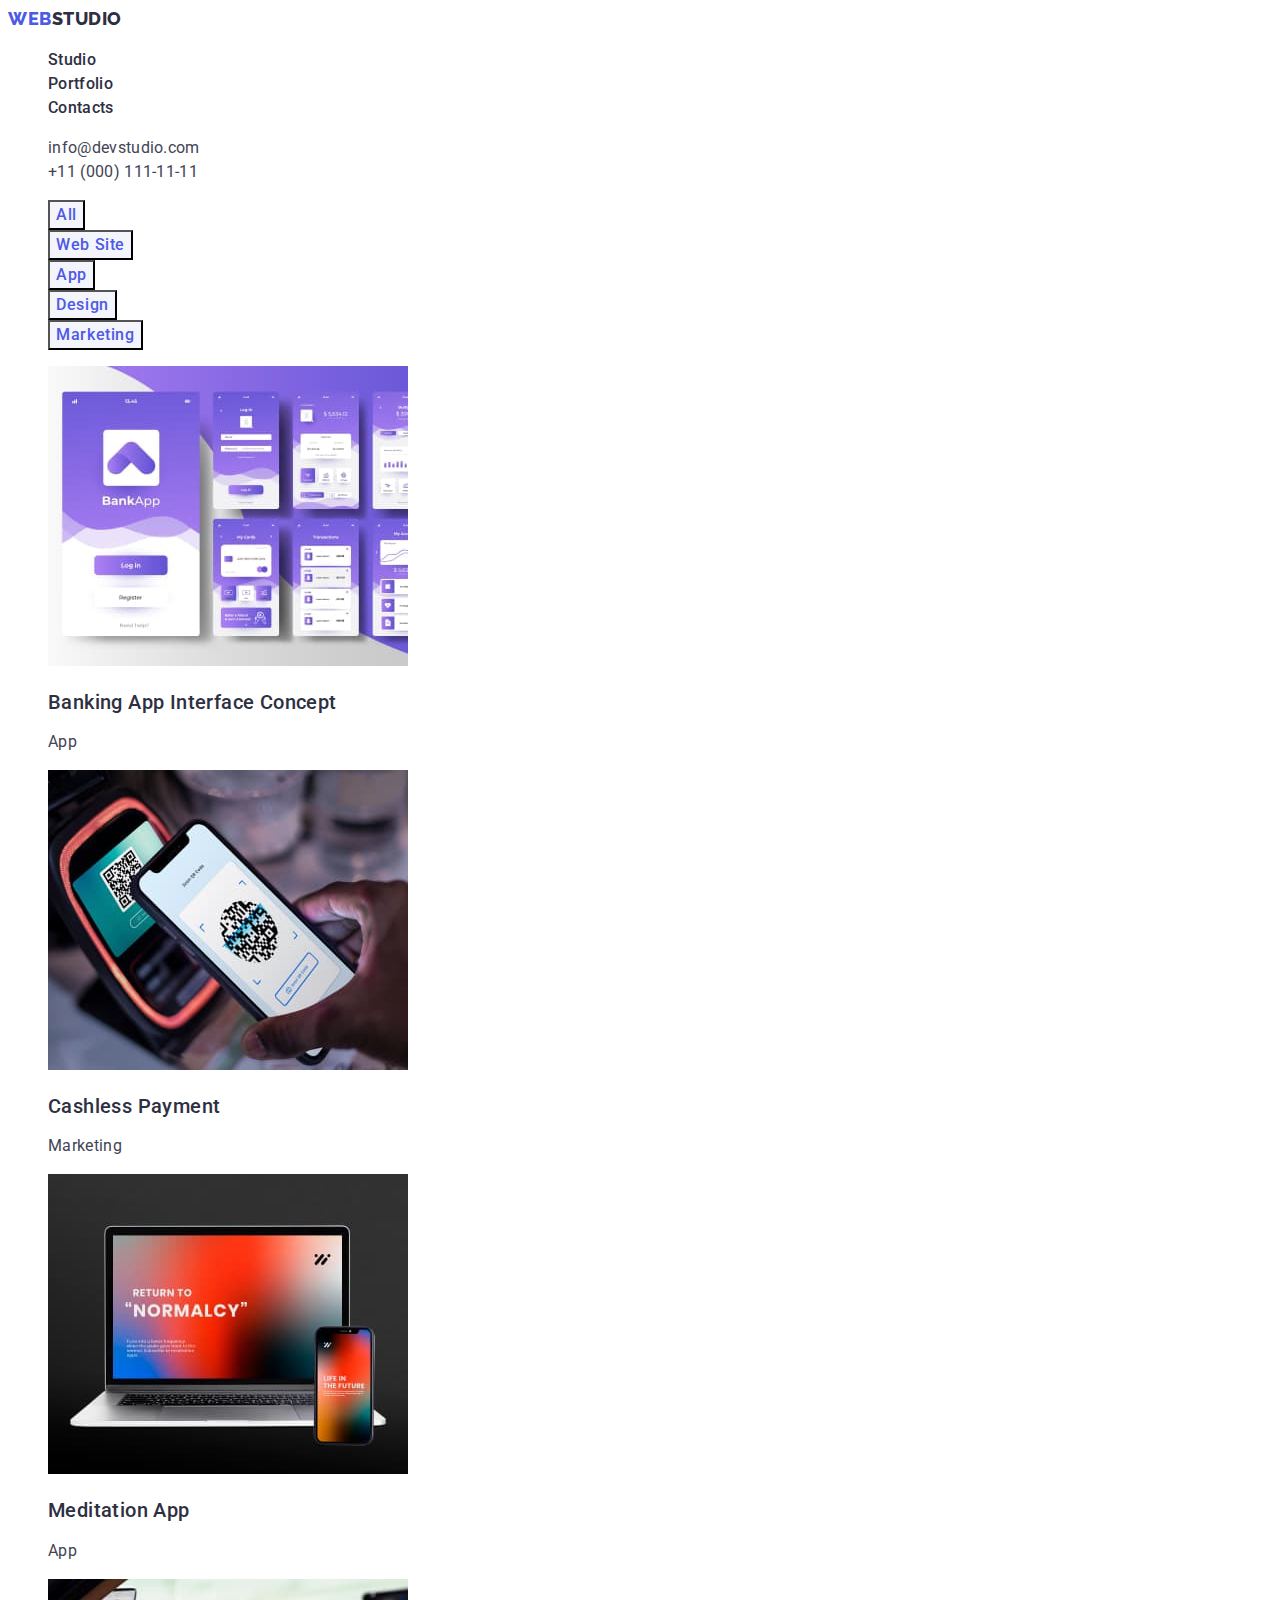
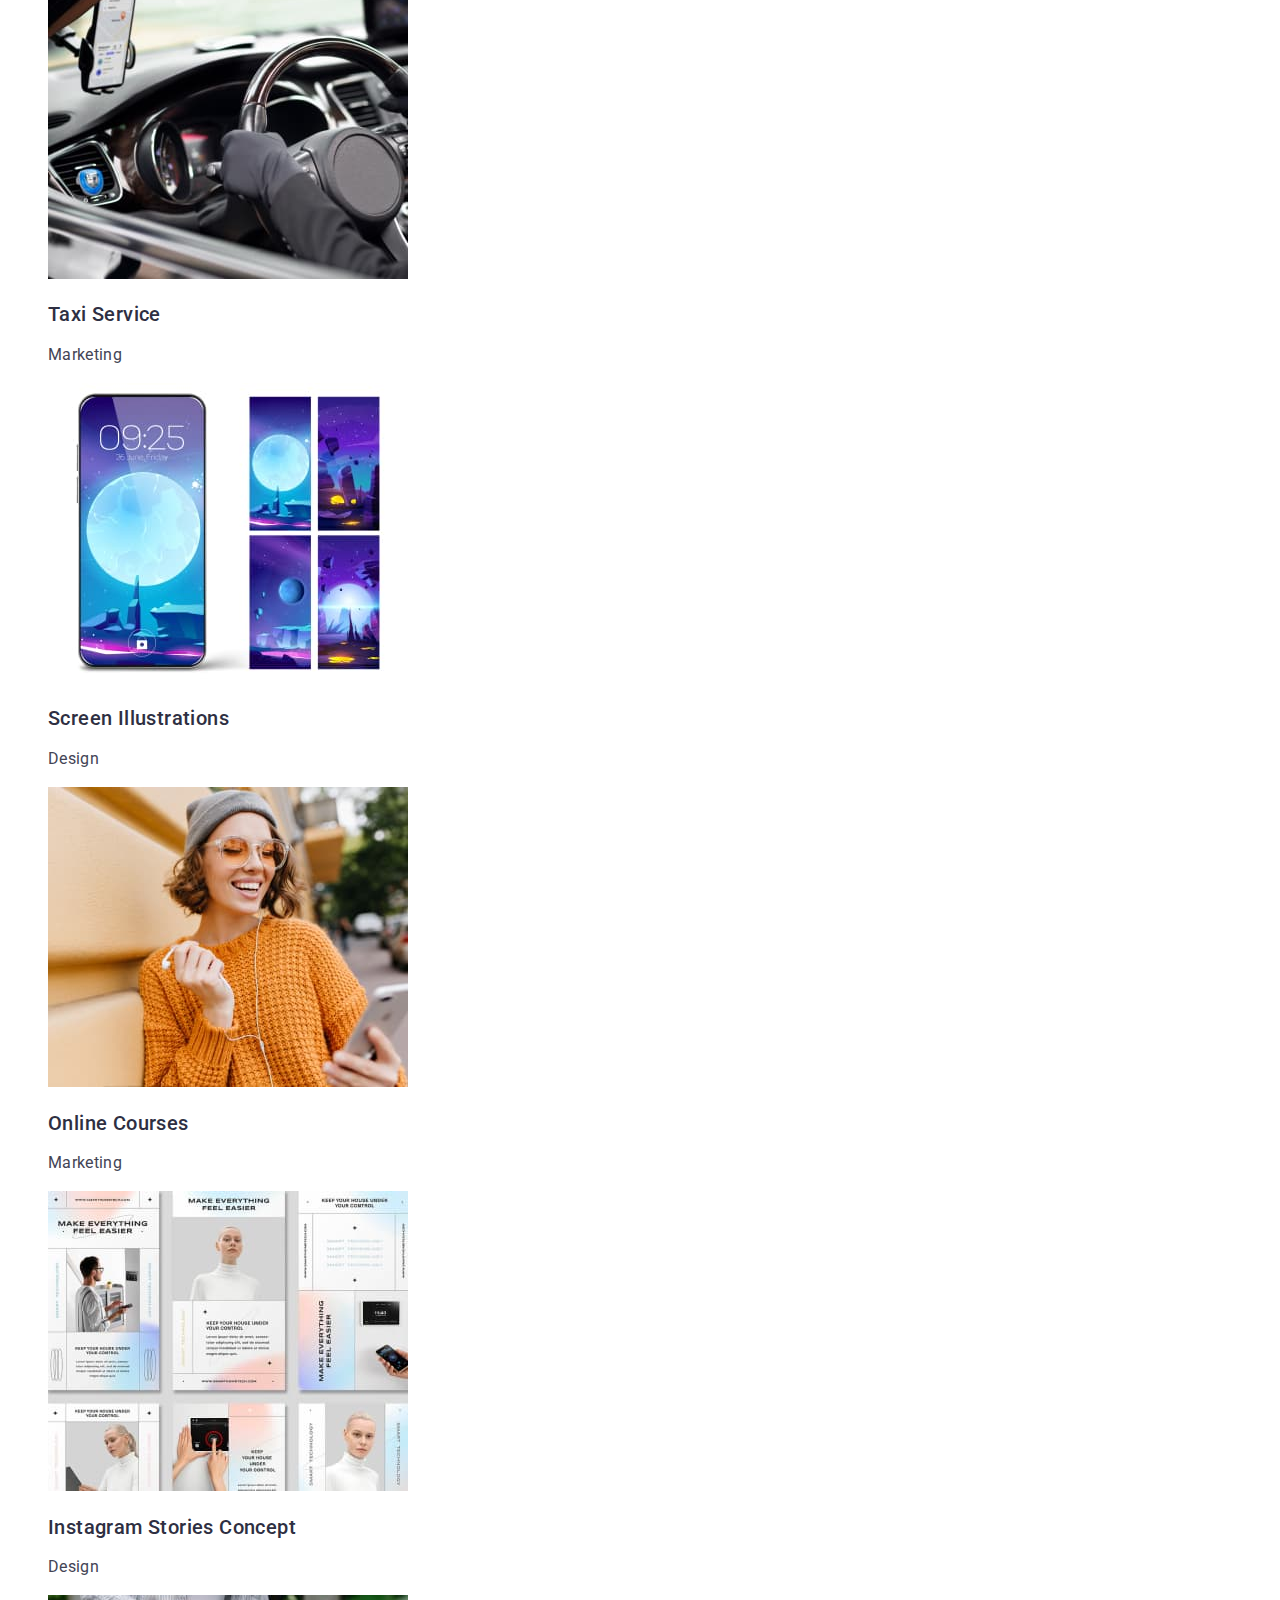
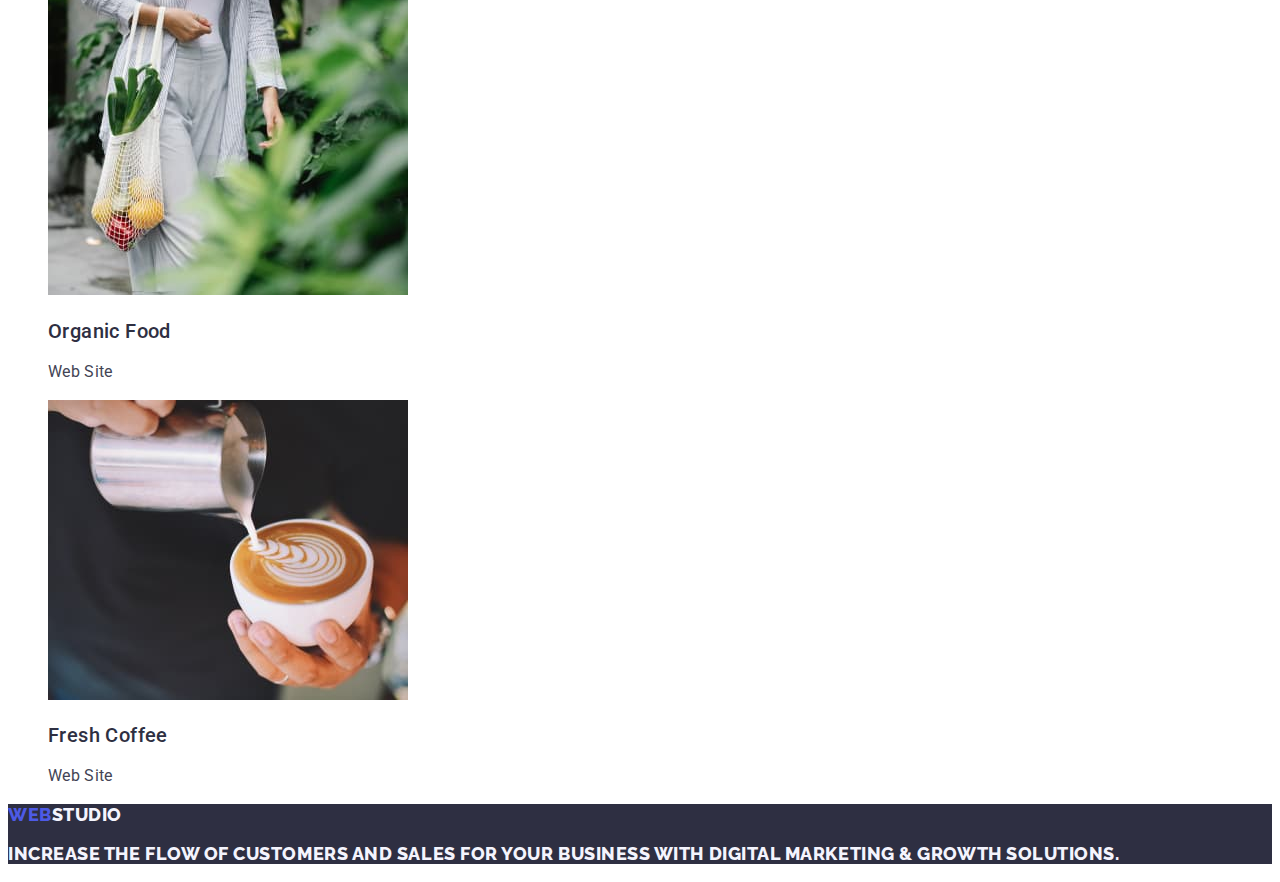
==== portfolio.html @ 492a5df7 "Initial commit" ====
<!DOCTYPE html>
<html lang="en">
<head>
    <meta charset="UTF-8">
    <meta http-equiv="X-UA-Compatible" content="IE=edge">
    <meta name="viewport" content="width=device-width, initial-scale=1.0">
    <title>HW-02</title>

    <!--Custom styles-->
    <link rel="stylesheet" href="./css/style.css">
    <link rel="preconnect" href="https://fonts.googleapis.com">
    <link rel="preconnect" href="https://fonts.gstatic.com" crossorigin>
    <link href="https://fonts.googleapis.com/css2?family=Raleway:wght@800&family=Roboto:wght@400;500;700;900&display=swap"
        rel="stylesheet">

</head>
<body class="body">
    <header class="header">
    
        
    
        <nav class="header-nav list">
            <a href="./index.html" class="header-logo link">Web<span class="header-logo-text">Studio</span></a>

            <ul class="header-menu list">
                <li>
                    <a class="header-link link" href="./index.html">Studio</a>
                </li>
                <li>
                    <a class="header-link link" href="./portfolio.html">Portfolio</a>
                </li>
                <li>
                    <a class="header-link link" href="">Contacts</a>
                </li>
            </ul>
        </nav>
        <address class="adress-menu">
            <ul class="address list">
                <li>
                    <a class="address-contact link" href="mailto:info@devstudio.com">info@devstudio.com</a>
                </li>
                <li>
                    <a class="address-contact link" href="tel:+110001111111">+11 (000) 111-11-11</a>
                </li>
            </ul>
        </address>
    
    </header>
    <!--Portfolio section-->
    <main>
        <section class="section-portfolio">
            <h1 class="portfolio-title" hidden>Portfolio Gallery</h1>
            
            <ul class="portfolio-btn-menu list">
                <li>

                    <button class="portfolio-btn" type="button">All</button>

                </li>
                <li>
                    <button class="portfolio-btn" type="button">Web Site</button>

                </li>
                <li>
                    <button class="portfolio-btn" type="button">App</button>

                </li>
                <li>
                    <button class="portfolio-btn" type="button">Design</button>

                </li>
                <li>
                <button class="portfolio-btn" type="button">Marketing</button>

                </li>
            </ul>

            <ul class="row list">
                <li>
                    <a href="" class="row-link link">
                        <img class="row-img" src="./images/portfolio/img1.jpg" alt="application page example" width="360" height="300">
                        <h2 class="row-subtitle">Banking App Interface Concept</h2>
                    <p class="row-text">App</p>
                    
                </a>
                </li>
                <li>
                    <a href="" class="row-link link">
                        <img class="row-img" src="./images/portfolio/img2.jpg" alt="scanning qr-code for payment" width="360" height="300">
                        <h2 class="row-subtitle">Cashless Payment</h2>
                    <p class="row-text">Marketing</p>
                    
                </a>
                </li>
                <li class="row-item">
                    <a href="" class="row-link link">
                        <img class="row-img" src="./images/portfolio/img3.jpg" alt="example of a site on gadgets" width="360" height="300">
                        <h2 class="row-subtitle">Meditation App</h2>
                    <p class="row-text">App</p>
                    
                </a>
                </li>
        
                <li>
                    <a href="" class="row-link link">
                        <img class="row-img" src="./images/portfolio/img4.jpg" alt="car steering wheel and phone with navigator" width="360"
                            height="300">
                        <h2 class="row-subtitle">Taxi Service</h2>
                    <p class="row-text">Marketing</p>
                    
                </a>
                </li>
                <li>
                    <a href="" class="row-link link">
                        <img class="row-img" src="./images/portfolio/img5.jpg" alt="phone with the moon on the splash screen" width="360"
                            height="300">
                        <h2 class="row-subtitle">Screen Illustrations</h2>
                    <p class="row-text">Design</p>
                    
                </a>
                </li>
                <li>
                    <a href="" class="row-link link">
                        <img class="row-img" src="./images/portfolio/img6.jpg" alt="girl talking on facetime" width="360" height="300">
                    <h2 class="row-subtitle">Online Courses</h2>
                    <p class="row-text">Marketing</p>
                    
                </a>
                </li>
            
                <li>
                    <a href="" class="row-link link">
                        <img class="row-img" src="./images/portfolio/img7.jpg" alt="stylish instagram pages" width="360" height="300">
                        <h2 class="row-subtitle">Instagram Stories Concept</h2>
                    <p class="row-text">Design</p>
                    
                </a>
                </li>
                <li>
                    <a href="" class="row-link link">
                        <img class="row-img" src="./images/portfolio/img8.jpg" alt="woman holding a bag of vegetables in her hand" width="360"
                            height="300">
                    <h2 class="row-subtitle">Organic Food</h2>
                    <p class="row-text">Web Site</p>
                    
                </a>
                </li>
                <li>
                    <a href="" class="row-link link">
                        <img class="row-img" src="./images/portfolio/img9.jpg" alt="barista pouring milk into coffee" width="360" height="300">
                        <h2 class="row-subtitle">Fresh Coffee</h2>
                    <p class="row-text">Web Site</p>
                    
                </a>
                </li>
            </ul>

        </section>
    </main>
    
    <!--Footer section-->
    <footer class="footer">
    
        <a href="./index.html" class="footer-logo link">Web<span class="footer-logo-text">Studio</span></a>
        <p class="footer-text">Increase the flow of customers and sales for your business with digital marketing & growth
            solutions.</p>
    
    </footer>
</body>
</html>
---- css/style.css ----
:root {
    --color-iris: #4d5ae5;
    --color-ocean: #404bbf;
    --color-navy-blue: #2e2f42;
    --color-green: #31d0aa;
    --color-slate: #434455;
    --color-light-slate: #8e8f99;
    --color-cornflower: #e7e9fc;
    --color-cloud: #f4f4fd;
    --color-navy-blue-modal: #2e2f42;
    --color-grey: #2e2f42;
    --color-white: #ffffff;
    --color-dairy: #fcfcfc;
}
.body {
    font-family: "Roboto", sans-serif;
    color: var(--color-slate);
    font-weight: 400;
    font-size: 16px;
    line-height: 1.5;
    background-color: var(--color-white)
}





.header-logo {
    color: var(--color-iris);
    font-family: "Raleway", sans-serif;
    font-weight: 800;
    font-size: 18px;
    line-height: 1.17;
    letter-spacing: 0.03em;
    text-transform: uppercase;
    text-decoration: none;
}

.header-logo-text {
    color: var(--color-navy-blue);
    font-family: "Raleway", sans-serif;
    text-decoration: none;
    font-weight: 800;
    font-size: 18px;
    line-height: 1.17;
    letter-spacing: 0.03em;
    text-transform: uppercase;
}
.link {
    text-decoration: none;
}






.list {
    list-style: none;
}

.header-link{

    font-weight: 500;
    font-size: 16px;
    line-height: 1.5;
    letter-spacing: 0.02em;
    color: var(--color-navy-blue);
    text-decoration: none;
}

.header-link:hover,
.header-link:focus {
    color: var(--color-ocean);
    font-weight: 500;
}





.list {
    list-style: none;
}

.address-contact {
    list-style: none;
    font-size: 16px;
    line-height: 1.5;
    letter-spacing: 0.02em;
    color: var(--color-slate);
    text-decoration: none;
}

.address-contact:hover,
.address-contact:focus {
    color: var(--color-ocean);
}

.adress-menu {
    font-style: normal;
}





.section-hero {
    background-color: var(--color-navy-blue);
}

.hero-title {
    color: var(--color-white);
    font-family: 'Roboto', sans-serif;
    font-weight: 700;
    font-size: 56px;
    line-height: 1.07;
    text-align: center;
    letter-spacing: 0.02em;
}





.hero-btn {
background-color: #4D5AE5;
font-family: "Roboto", sans-serif;
font-weight: 500;
font-size: 16px;
line-height: 1.5;
letter-spacing: 0.04em;
color: #ffffff;
cursor: pointer;
}

.hero-btn:hover,
.hero-btn:focus {
    background-color: var(--color-ocean);
}





.features-list {
    list-style: none;
}

.features-subtitle {
    font-weight: 500;
    font-size: 20px;
    line-height: 1.2;
    letter-spacing: 0.02em;
    color: var(--color-grey);
}

.features-text {
    color: var(--color-slate);
    letter-spacing: 0.02em;
}





.picture-title {
    font-size: 36px;
    line-height: 1.11;
    text-align: center;
    letter-spacing: 0.02em;
    text-transform: capitalize;
    color: var(--color-navy-blue);
}
.picture-list {
    list-style: none;
}





.team-title {
    font-weight: 700;
    font-size: 36px;
    line-height: 1.11;
    text-align: center;
    letter-spacing: 0.02em;
    text-transform: capitalize;
    color: var(--color-grey);
}

.section-team{
background-color: #f4f4fd;;
}


.team-item {
background-color: #FFFFFF;
}


.list {
    list-style: none;
   

}
.team-subtitle {
    font-weight: 500;
    font-size: 20px;
    line-height: 1.2;
    letter-spacing: 0.02em;
    color: var(--color-grey);
}
.team-text {
    color: var(--color-slate);
    letter-spacing: 0.02em;
}






.footer {
    background-color: var(--color-navy-blue);
    color: var(--color-cloud);
    text-decoration: none;
    font-family: 'Raleway',
        sans-serif;

    font-weight: 800;
    font-size: 18px;
    line-height: 1.17;
    letter-spacing: 0.03em;
    text-transform: uppercase;
}

.footer-logo {
    color: var(--color-iris);
  font-family: "Raleway", sans-serif;
   
}

.footer-logo-text {
    color: var(--color-cloud);

}
.link {
    text-decoration: none;  
}







.list {
    list-style: none;
}

.portfolio-btn {
    font-family: "Roboto", sans-serif;
    font-weight: 500;
    font-size: 16px;
    line-height: 1.5;
    letter-spacing: 0.04em;
    color: var(--color-iris);
    background-color: var(--color-cloud);
    cursor: pointer;
}
.portfolio-btn:hover, .portfolio-btn:focus {
    color: #FFFFFF;
    background-color: #404BBF;
}






.list {
    list-style: none;
}
.link {
text-decoration: none;
}

.row-subtitle {
    font-weight: 500;
    font-size: 20px;
    line-height: 1.2;
    letter-spacing: 0.02em;
    color: var(--color-grey);
}

.row-text {
    font-size: 16px;
    line-height: 1.5;
    letter-spacing: 0.02em;
    color: var(--color-slate);
}
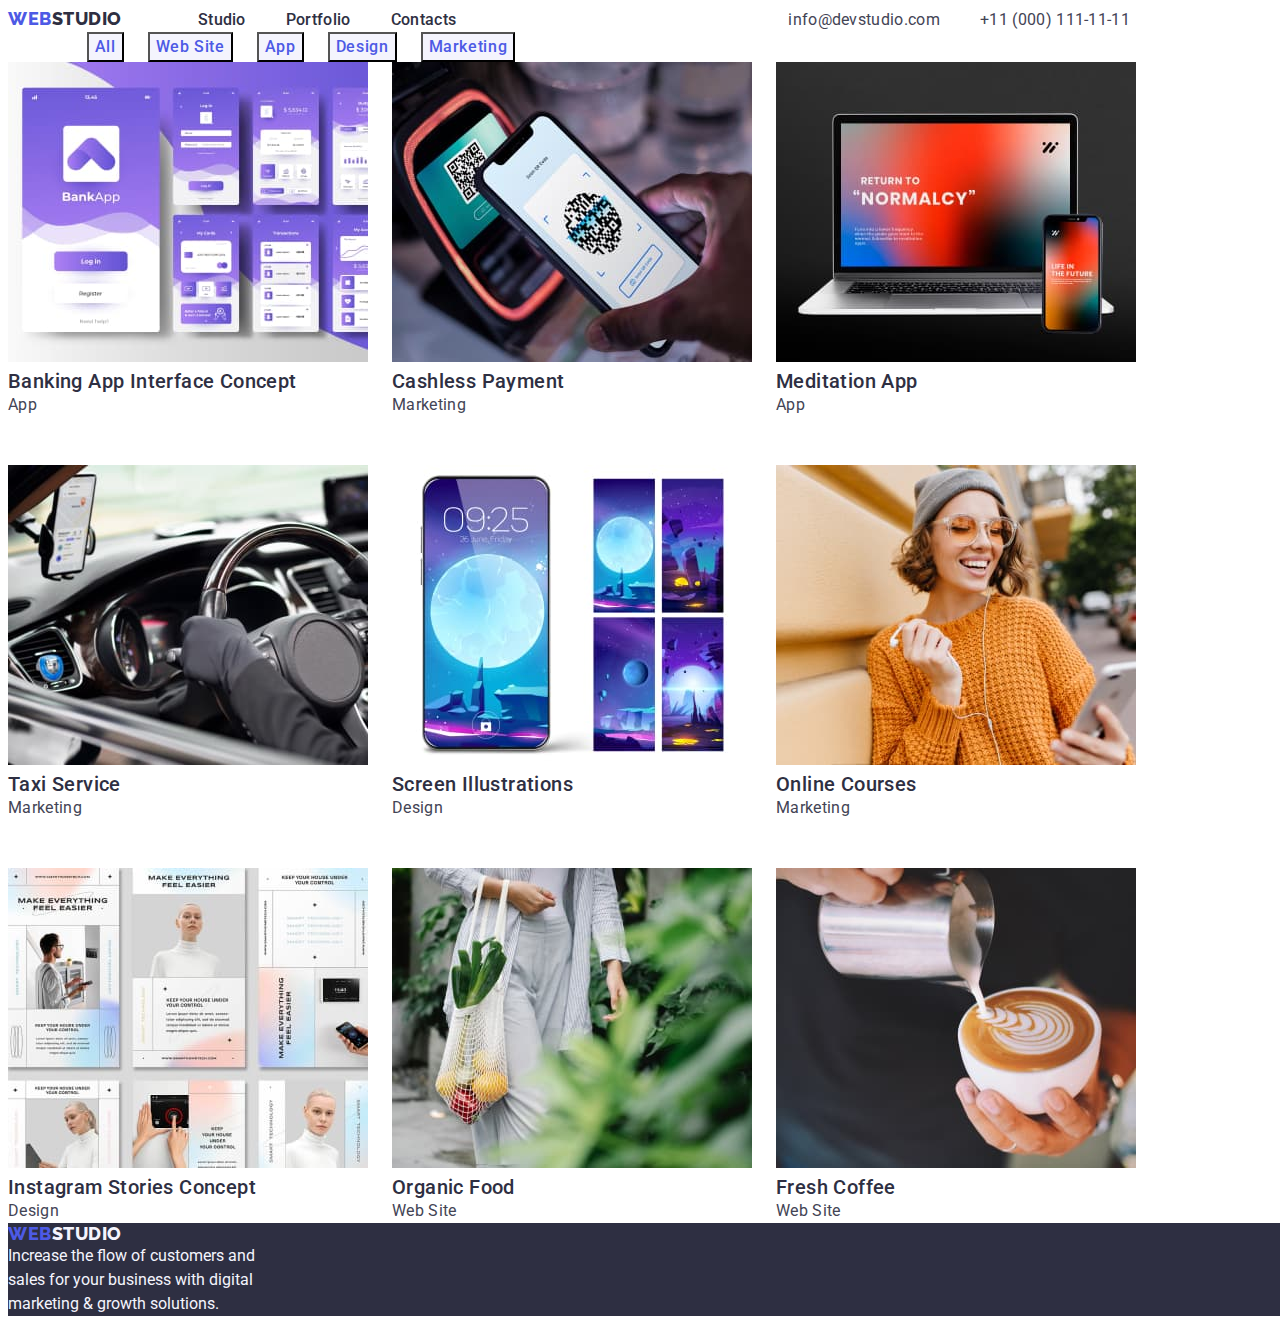
==== commit cc9648fe: "chang1" ====
--- a/portfolio.html
+++ b/portfolio.html
@@ -1,170 +1,179 @@
 <!DOCTYPE html>
 <html lang="en">
-<head>
-    <meta charset="UTF-8">
-    <meta http-equiv="X-UA-Compatible" content="IE=edge">
-    <meta name="viewport" content="width=device-width, initial-scale=1.0">
-    <title>HW-02</title>
+    <head>
+        <meta charset="UTF-8">
+        <meta http-equiv="X-UA-Compatible" content="IE=edge">
+        <meta name="viewport" content="width=device-width, initial-scale=1.0">
+        <title>HW-02</title>
 
-    <!--Custom styles-->
-    <link rel="stylesheet" href="./css/style.css">
-    <link rel="preconnect" href="https://fonts.googleapis.com">
-    <link rel="preconnect" href="https://fonts.gstatic.com" crossorigin>
-    <link href="https://fonts.googleapis.com/css2?family=Raleway:wght@800&family=Roboto:wght@400;500;700;900&display=swap"
-        rel="stylesheet">
+        <!--Custom styles-->
+        <link rel="stylesheet" href="./css/style.css">
+        <link rel="preconnect" href="https://fonts.googleapis.com">
+        <link rel="preconnect" href="https://fonts.gstatic.com" crossorigin>
+        <link href="https://fonts.googleapis.com/css2?family=Raleway:wght@800&family=Roboto:wght@400;500;700;900&display=swap"
+            rel="stylesheet">
 
-</head>
-<body class="body">
-    <header class="header">
-    
+    </head>
+    <body class="body">
+        <div class="container">
+                <header class="header-line">
+                        <nav class="header-nav list">
+                    
+                            <div class="header-logotipe">
+                                <a href="./index.html" class="header-logo link">Web<span class="header-logo-text">Studio</span></a>
+                            </div>
+                    
+                            <ul class="header-menu list">
+                                <li>
+                                    <a href="./index.html" class="header-link link">Studio</a>
+                                </li>
+                                <li>
+                                    <a href="./portfolio.html" class="header-link link">Portfolio</a>
+                                </li>
+                                <li>
+                                    <a href="" class="header-link link">Contacts</a>
+                                </li>
+                            </ul>
+                    
+                    
+                        </nav>
+                        <address class="adress-menu">
+                            <ul class="address-contact-menu list">
+                                <li>
+                                    <a class="address-contact link" href="mailto:info@devstudio.com">info@devstudio.com</a>
+                                </li>
+                                <li>
+                                    <a class="address-contact link" href="tel:+110001111111">+11 (000) 111-11-11</a>
+                                </li>
+                            </ul>
+                        </address>
+                </header>
+        </div>
         
-    
-        <nav class="header-nav list">
-            <a href="./index.html" class="header-logo link">Web<span class="header-logo-text">Studio</span></a>
+        <!--Portfolio section-->
+        <main>
+            <div class="container">
+                <section class="section-portfolio">
+                    <h1 class="portfolio-title" hidden>Portfolio Gallery</h1>
+                    
+                    <ul class="portfolio-btn-menu list">
+                        <li>
 
-            <ul class="header-menu list">
-                <li>
-                    <a class="header-link link" href="./index.html">Studio</a>
-                </li>
-                <li>
-                    <a class="header-link link" href="./portfolio.html">Portfolio</a>
-                </li>
-                <li>
-                    <a class="header-link link" href="">Contacts</a>
-                </li>
-            </ul>
-        </nav>
-        <address class="adress-menu">
-            <ul class="address list">
-                <li>
-                    <a class="address-contact link" href="mailto:info@devstudio.com">info@devstudio.com</a>
-                </li>
-                <li>
-                    <a class="address-contact link" href="tel:+110001111111">+11 (000) 111-11-11</a>
-                </li>
-            </ul>
-        </address>
-    
-    </header>
-    <!--Portfolio section-->
-    <main>
-        <section class="section-portfolio">
-            <h1 class="portfolio-title" hidden>Portfolio Gallery</h1>
-            
-            <ul class="portfolio-btn-menu list">
-                <li>
+                            <button class="portfolio-btn" type="button">All</button>
 
-                    <button class="portfolio-btn" type="button">All</button>
+                        </li>
+                        <li>
+                            <button class="portfolio-btn" type="button">Web Site</button>
 
-                </li>
-                <li>
-                    <button class="portfolio-btn" type="button">Web Site</button>
+                        </li>
+                        <li>
+                            <button class="portfolio-btn" type="button">App</button>
 
-                </li>
-                <li>
-                    <button class="portfolio-btn" type="button">App</button>
+                        </li>
+                        <li>
+                            <button class="portfolio-btn" type="button">Design</button>
 
-                </li>
-                <li>
-                    <button class="portfolio-btn" type="button">Design</button>
+                        </li>
+                        <li>
+                        <button class="portfolio-btn" type="button">Marketing</button>
 
-                </li>
-                <li>
-                <button class="portfolio-btn" type="button">Marketing</button>
+                        </li>
+                    </ul>
 
-                </li>
-            </ul>
+                    <ul class="row list">
+                        <li class="row-item">
+                            <a href="" class="row-link link">
+                                <img class="row-img" src="./images/portfolio/img1.jpg" alt="application page example" width="360" height="300">
+                                <h2 class="row-subtitle">Banking App Interface Concept</h2>
+                            <p class="row-text">App</p>
+                            
+                        </a>
+                        </li>
+                        <li class="row-item">
+                            <a href="" class="row-link link">
+                                <img class="row-img" src="./images/portfolio/img2.jpg" alt="scanning qr-code for payment" width="360" height="300">
+                                <h2 class="row-subtitle">Cashless Payment</h2>
+                            <p class="row-text">Marketing</p>
+                            
+                        </a>
+                        </li>
+                        <li class="row-item">
+                            <a href="" class="row-link link">
+                                <img class="row-img" src="./images/portfolio/img3.jpg" alt="example of a site on gadgets" width="360" height="300">
+                                <h2 class="row-subtitle">Meditation App</h2>
+                            <p class="row-text">App</p>
+                            
+                        </a>
+                        </li>
+                
+                        <li class="row-item">
+                            <a href="" class="row-link link">
+                                <img class="row-img" src="./images/portfolio/img4.jpg" alt="car steering wheel and phone with navigator" width="360"
+                                    height="300">
+                                <h2 class="row-subtitle">Taxi Service</h2>
+                            <p class="row-text">Marketing</p>
+                            
+                        </a>
+                        </li>
+                        <li class="row-item">
+                            <a href="" class="row-link link">
+                                <img class="row-img" src="./images/portfolio/img5.jpg" alt="phone with the moon on the splash screen" width="360"
+                                    height="300">
+                                <h2 class="row-subtitle">Screen Illustrations</h2>
+                            <p class="row-text">Design</p>
+                            
+                        </a>
+                        </li>
+                        <li class="row-item">
+                            <a href="" class="row-link link">
+                                <img class="row-img" src="./images/portfolio/img6.jpg" alt="girl talking on facetime" width="360" height="300">
+                            <h2 class="row-subtitle">Online Courses</h2>
+                            <p class="row-text">Marketing</p>
+                            
+                        </a>
+                        </li>
+                    
+                        <li class="row-item">
+                            <a href="" class="row-link link">
+                                <img class="row-img" src="./images/portfolio/img7.jpg" alt="stylish instagram pages" width="360" height="300">
+                                <h2 class="row-subtitle">Instagram Stories Concept</h2>
+                            <p class="row-text">Design</p>
+                            
+                        </a>
+                        </li>
+                        <li class="row-item">
+                            <a href="" class="row-link link">
+                                <img class="row-img" src="./images/portfolio/img8.jpg" alt="woman holding a bag of vegetables in her hand" width="360"
+                                    height="300">
+                            <h2 class="row-subtitle">Organic Food</h2>
+                            <p class="row-text">Web Site</p>
+                            
+                        </a>
+                        </li>
+                        <li class="row-item">
+                            <a href="" class="row-link link">
+                                <img class="row-img" src="./images/portfolio/img9.jpg" alt="barista pouring milk into coffee" width="360" height="300">
+                                <h2 class="row-subtitle">Fresh Coffee</h2>
+                            <p class="row-text">Web Site</p>
+                            
+                        </a>
+                        </li>
+                    </ul>
 
-            <ul class="row list">
-                <li>
-                    <a href="" class="row-link link">
-                        <img class="row-img" src="./images/portfolio/img1.jpg" alt="application page example" width="360" height="300">
-                        <h2 class="row-subtitle">Banking App Interface Concept</h2>
-                    <p class="row-text">App</p>
-                    
-                </a>
-                </li>
-                <li>
-                    <a href="" class="row-link link">
-                        <img class="row-img" src="./images/portfolio/img2.jpg" alt="scanning qr-code for payment" width="360" height="300">
-                        <h2 class="row-subtitle">Cashless Payment</h2>
-                    <p class="row-text">Marketing</p>
-                    
-                </a>
-                </li>
-                <li class="row-item">
-                    <a href="" class="row-link link">
-                        <img class="row-img" src="./images/portfolio/img3.jpg" alt="example of a site on gadgets" width="360" height="300">
-                        <h2 class="row-subtitle">Meditation App</h2>
-                    <p class="row-text">App</p>
-                    
-                </a>
-                </li>
+                </section>
+            </div>
+        </main>
         
-                <li>
-                    <a href="" class="row-link link">
-                        <img class="row-img" src="./images/portfolio/img4.jpg" alt="car steering wheel and phone with navigator" width="360"
-                            height="300">
-                        <h2 class="row-subtitle">Taxi Service</h2>
-                    <p class="row-text">Marketing</p>
-                    
-                </a>
-                </li>
-                <li>
-                    <a href="" class="row-link link">
-                        <img class="row-img" src="./images/portfolio/img5.jpg" alt="phone with the moon on the splash screen" width="360"
-                            height="300">
-                        <h2 class="row-subtitle">Screen Illustrations</h2>
-                    <p class="row-text">Design</p>
-                    
-                </a>
-                </li>
-                <li>
-                    <a href="" class="row-link link">
-                        <img class="row-img" src="./images/portfolio/img6.jpg" alt="girl talking on facetime" width="360" height="300">
-                    <h2 class="row-subtitle">Online Courses</h2>
-                    <p class="row-text">Marketing</p>
-                    
-                </a>
-                </li>
-            
-                <li>
-                    <a href="" class="row-link link">
-                        <img class="row-img" src="./images/portfolio/img7.jpg" alt="stylish instagram pages" width="360" height="300">
-                        <h2 class="row-subtitle">Instagram Stories Concept</h2>
-                    <p class="row-text">Design</p>
-                    
-                </a>
-                </li>
-                <li>
-                    <a href="" class="row-link link">
-                        <img class="row-img" src="./images/portfolio/img8.jpg" alt="woman holding a bag of vegetables in her hand" width="360"
-                            height="300">
-                    <h2 class="row-subtitle">Organic Food</h2>
-                    <p class="row-text">Web Site</p>
-                    
-                </a>
-                </li>
-                <li>
-                    <a href="" class="row-link link">
-                        <img class="row-img" src="./images/portfolio/img9.jpg" alt="barista pouring milk into coffee" width="360" height="300">
-                        <h2 class="row-subtitle">Fresh Coffee</h2>
-                    <p class="row-text">Web Site</p>
-                    
-                </a>
-                </li>
-            </ul>
-
-        </section>
-    </main>
-    
-    <!--Footer section-->
-    <footer class="footer">
-    
-        <a href="./index.html" class="footer-logo link">Web<span class="footer-logo-text">Studio</span></a>
-        <p class="footer-text">Increase the flow of customers and sales for your business with digital marketing & growth
-            solutions.</p>
-    
-    </footer>
-</body>
+        <!--Footer section-->
+        <footer class="footer">
+            <div class="container">
+                <div class="logotipe">
+                    <a href="./index.html" class="footer-logo link">Web<span class="footer-logo-text">Studio</span></a>
+                </div>
+                <p class="footer-text">Increase the flow of customers and sales for your business with digital marketing &
+                    growth solutions.</p>
+        
+            </div>
+        </footer>
+    </body>
 </html>--- a/css/style.css
+++ b/css/style.css
@@ -18,9 +18,55 @@
     font-weight: 400;
     font-size: 16px;
     line-height: 1.5;
-    background-color: var(--color-white)
-}
-
+    background-color: var(--color-white);
+    width: 1440px;
+   
+}
+
+.container {
+ width: 1158px;
+ 
+}
+
+
+h1,
+h2,
+h3,
+h4,
+h5,
+h6,
+p,
+ul {
+    margin: 0;
+    padding: 0;
+}
+
+.header-line {
+    display: flex;
+    flex-wrap: wrap;
+ 
+}
+
+.header-nav {
+    display: flex;
+    flex-wrap: wrap;
+ 
+}
+.header-menu {
+    display: flex;
+    flex-wrap: wrap;
+    column-gap: 40px;
+    margin-left: 76px;
+    margin-right: 332px;
+
+}
+.address-contact-menu {
+    display: flex;
+    flex-wrap: wrap;
+    column-gap: 40px;
+    
+
+}
 
 
 
@@ -109,6 +155,12 @@
     background-color: var(--color-navy-blue);
 }
 
+.section-hero {
+    padding-top: 158px;
+    padding-right: 472px;
+    padding-left: 472px;
+}
+
 .hero-title {
     color: var(--color-white);
     font-family: 'Roboto', sans-serif;
@@ -118,6 +170,20 @@
     text-align: center;
     letter-spacing: 0.02em;
 }
+
+.hero-title {
+    box-sizing: border-box;
+    width: 496px;
+    padding-bottom: 64px;
+}
+
+.hero-btn {
+    display: flex;
+    flex-direction: row;
+            align-items: flex-start;
+            padding: 16px 32px;
+            gap: 10px;
+    }
 
 
 
@@ -161,6 +227,14 @@
 }
 
 
+.features-list {
+    display: flex;
+    justify-content: space-between;
+    margin-top: 120px;
+    column-gap: 24px;
+}
+
+
 
 
 
@@ -174,6 +248,21 @@
 }
 .picture-list {
     list-style: none;
+}
+.picture-list {
+    display: flex;
+    justify-content: space-between;
+    list-style: none;
+     padding: 0;
+    justify-content: space-between;
+ 
+}
+
+.section-picture {
+    box-sizing: border-box;
+    margin-top: 120px;
+    margin-bottom: 120px;
+column-gap: 24px;
 }
 
 
@@ -197,6 +286,21 @@
 
 .team-item {
 background-color: #FFFFFF;
+display: flex;
+    flex-direction: column;
+    justify-content: center;
+    align-items: center;
+    padding: 0px 0px 32px;
+    gap: 32px;
+}
+
+.team-list {
+    display: flex;
+    justify-content: space-between;
+    margin-top: 72px;
+    padding: 0;
+
+
 }
 
 
@@ -217,40 +321,72 @@
     letter-spacing: 0.02em;
 }
 
-
-
-
-
-
-.footer {
-    background-color: var(--color-navy-blue);
-    color: var(--color-cloud);
-    text-decoration: none;
+.card-content {
+    display: flex;
+    flex-direction: column;
+    justify-content: center;
+    align-items: center;
+    padding: 0px;
+    gap: 8px;
+}
+
+
+
+
+
+
+.footer-logo,
+.footer-logo-text {
+
     font-family: 'Raleway',
         sans-serif;
+
 
     font-weight: 800;
     font-size: 18px;
     line-height: 1.17;
     letter-spacing: 0.03em;
     text-transform: uppercase;
-}
+
+}
+
+
+.logotipe {
+    display: flex;
+    width: 115px;
+}
+
+
+.footer {
+    background-color: var(--color-navy-blue);
+    color: var(--color-cloud);
+    text-decoration: none;
+}
+
 
 .footer-logo {
     color: var(--color-iris);
-  font-family: "Raleway", sans-serif;
-   
-}
+
+
+}
+
 
 .footer-logo-text {
     color: var(--color-cloud);
 
-}
+
+
+}
+
 .link {
-    text-decoration: none;  
-}
-
-
+    text-decoration: none;
+}
+
+
+.footer-text {
+    display: block;
+    width: 264px;
+}
 
 
 
@@ -259,6 +395,7 @@
 .list {
     list-style: none;
 }
+
 
 .portfolio-btn {
     font-family: "Roboto", sans-serif;
@@ -270,7 +407,9 @@
     background-color: var(--color-cloud);
     cursor: pointer;
 }
-.portfolio-btn:hover, .portfolio-btn:focus {
+
+.portfolio-btn:hover,
+.portfolio-btn:focus {
     color: #FFFFFF;
     background-color: #404BBF;
 }
@@ -278,14 +417,37 @@
 
 
 
+.portfolio-btn-menu {
+    display: flex;
+    justify-content: center;
+    width: 586px;
+    column-gap: 24px;
+    padding: 0;
+
+
+
+
+
+
+}
+
+
+
+
+
+
+
+
 
 
 .list {
     list-style: none;
 }
+
 .link {
-text-decoration: none;
-}
+    text-decoration: none;
+}
+
 
 .row-subtitle {
     font-weight: 500;
@@ -295,9 +457,61 @@
     color: var(--color-grey);
 }
 
+
 .row-text {
     font-size: 16px;
     line-height: 1.5;
     letter-spacing: 0.02em;
     color: var(--color-slate);
+}
+
+
+
+
+.portfolio-row-items {
+    box-sizing: border-box;
+
+
+}
+
+
+.row-card-conteiner {
+    display: flex;
+    flex-direction: column;
+    justify-content: center;
+    align-items: flex-start;
+    padding: 0px 16px;
+    gap: 8px;
+}
+
+
+.row {
+    display: flex;
+    flex-wrap: wrap;
+    column-gap: 24px;
+    row-gap: 48px;
+    padding: 0;
+}
+
+
+
+
+
+
+
+
+
+
+align-items: flex-start;
+padding: 0px 16px;
+gap: 8px;
+}
+
+
+.row {
+    display: flex;
+    flex-wrap: wrap;
+    column-gap: 24px;
+    row-gap: 48px;
+    padding: 0;
 }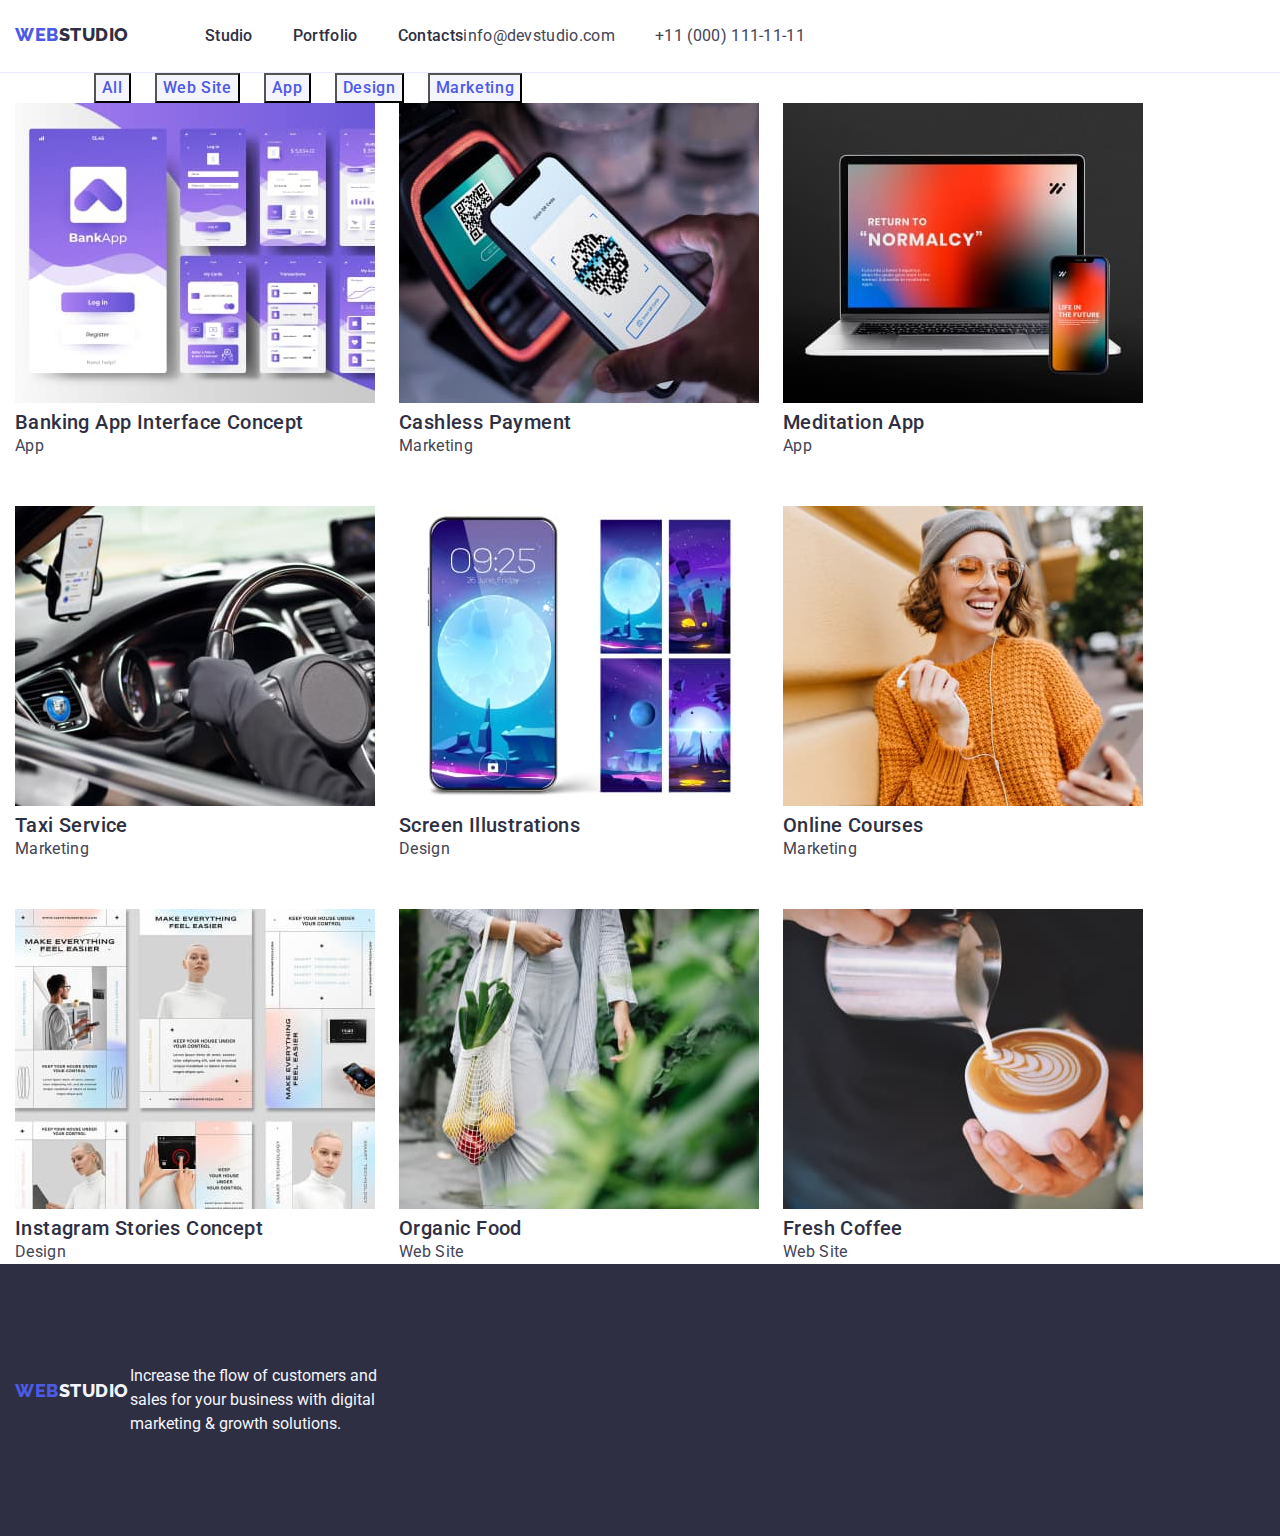
==== commit 067f4936: "chang2" ====
--- a/portfolio.html
+++ b/portfolio.html
@@ -7,6 +7,7 @@
         <title>HW-02</title>
 
         <!--Custom styles-->
+        <link rel="stylesheet" href="https://cdn.jsdelivr.net/npm/modern-normalize@1.1.0/modern-normalize.min.css">
         <link rel="stylesheet" href="./css/style.css">
         <link rel="preconnect" href="https://fonts.googleapis.com">
         <link rel="preconnect" href="https://fonts.gstatic.com" crossorigin>
@@ -15,40 +16,44 @@
 
     </head>
     <body class="body">
-        <div class="container">
-                <header class="header-line">
-                        <nav class="header-nav list">
-                    
-                            <div class="header-logotipe">
-                                <a href="./index.html" class="header-logo link">Web<span class="header-logo-text">Studio</span></a>
-                            </div>
-                    
-                            <ul class="header-menu list">
-                                <li>
-                                    <a href="./index.html" class="header-link link">Studio</a>
-                                </li>
-                                <li>
-                                    <a href="./portfolio.html" class="header-link link">Portfolio</a>
-                                </li>
-                                <li>
-                                    <a href="" class="header-link link">Contacts</a>
-                                </li>
-                            </ul>
-                    
-                    
-                        </nav>
-                        <address class="adress-menu">
-                            <ul class="address-contact-menu list">
-                                <li>
-                                    <a class="address-contact link" href="mailto:info@devstudio.com">info@devstudio.com</a>
-                                </li>
-                                <li>
-                                    <a class="address-contact link" href="tel:+110001111111">+11 (000) 111-11-11</a>
-                                </li>
-                            </ul>
-                        </address>
-                </header>
-        </div>
+        <header class="header-line">
+            <div class="container-header container">
+        
+                <nav class="header-nav list">
+        
+                    <div class="header-logotipe">
+                        <a href="./index.html" class="header-logo link">Web<span class="header-logo-text">Studio</span></a>
+                    </div>
+        
+                    <ul class="header-menu list">
+                        <li class="header-menu-item">
+                            <a href="./index.html" class="header-link link">Studio</a>
+                        </li>
+                        <li class="header-menu-item">
+                            <a href="./portfolio.html" class="header-link link">Portfolio</a>
+                        </li>
+                        <li class="header-menu-item">
+                            <a href="" class="header-link link">Contacts</a>
+                        </li>
+                    </ul>
+        
+        
+                </nav>
+                <address class="adress-menu">
+                    <ul class="address-contact-menu list">
+                        <li>
+                            <a class="address-contact link" href="mailto:info@devstudio.com">info@devstudio.com</a>
+                        </li>
+                        <li>
+                            <a class="address-contact link" href="tel:+110001111111">+11 (000) 111-11-11</a>
+                        </li>
+                    </ul>
+                </address>
+        
+            </div>
+        
+        </header>
+    
         
         <!--Portfolio section-->
         <main>
--- a/css/style.css
+++ b/css/style.css
@@ -24,10 +24,17 @@
 }
 
 .container {
+    display: flex;
+    align-items: center;
  width: 1158px;
+padding: 0 15px;
+
  
 }
 
+.img {
+display: block;
+}
 
 h1,
 h2,
@@ -44,28 +51,33 @@
 .header-line {
     display: flex;
     flex-wrap: wrap;
+    border-bottom: 1px solid #e7e9fc
  
 }
 
 .header-nav {
     display: flex;
+    align-items: center;
     flex-wrap: wrap;
- 
-}
+}
+
+.header-logotipe {
+ margin-right: 76px;
+}
+
 .header-menu {
     display: flex;
     flex-wrap: wrap;
-    column-gap: 40px;
-    margin-left: 76px;
-    margin-right: 332px;
-
-}
+    gap: 40px
+}
+.header-menu-item {
+    padding: 24px 0;
+}
+
 .address-contact-menu {
     display: flex;
     flex-wrap: wrap;
-    column-gap: 40px;
-    
-
+    gap: 40px;
 }
 
 
@@ -153,6 +165,8 @@
 
 .section-hero {
     background-color: var(--color-navy-blue);
+    padding: 188px 0;
+
 }
 
 .section-hero {
@@ -173,16 +187,16 @@
 
 .hero-title {
     box-sizing: border-box;
-    width: 496px;
     padding-bottom: 64px;
+    max-width: 496px;
 }
 
 .hero-btn {
-    display: flex;
-    flex-direction: row;
-            align-items: flex-start;
-            padding: 16px 32px;
-            gap: 10px;
+    display: block;
+    min-width: 169px;
+    height: 56px;
+    border: none;
+    border-radius: 4px;
     }
 
 
@@ -219,6 +233,7 @@
     line-height: 1.2;
     letter-spacing: 0.02em;
     color: var(--color-grey);
+    margin-bottom: 8px;
 }
 
 .features-text {
@@ -231,7 +246,15 @@
     display: flex;
     justify-content: space-between;
     margin-top: 120px;
-    column-gap: 24px;
+    gap: 24px;
+}
+
+.section-features {
+    padding: 120px 0;
+}
+.features-items {
+    width: calc((100% - 72px) / 4);
+
 }
 
 
@@ -245,6 +268,7 @@
     letter-spacing: 0.02em;
     text-transform: capitalize;
     color: var(--color-navy-blue);
+    margin-bottom: 72px;
 }
 .picture-list {
     list-style: none;
@@ -252,17 +276,18 @@
 .picture-list {
     display: flex;
     justify-content: space-between;
-    list-style: none;
-     padding: 0;
-    justify-content: space-between;
+    gap: 24px;
  
+}
+.pictures-items {
+    width: calc((100% - 48px) / 3);
 }
 
 .section-picture {
     box-sizing: border-box;
     margin-top: 120px;
-    margin-bottom: 120px;
-column-gap: 24px;
+    gap: 24px;
+    padding-bottom: 120px;
 }
 
 
@@ -277,10 +302,13 @@
     letter-spacing: 0.02em;
     text-transform: capitalize;
     color: var(--color-grey);
+    margin-bottom: 72px;
 }
 
 .section-team{
-background-color: #f4f4fd;;
+background-color: #f4f4fd;
+padding: 120px 0;
+
 }
 
 
@@ -292,13 +320,14 @@
     align-items: center;
     padding: 0px 0px 32px;
     gap: 32px;
+    width: calc((100% - 72px) / 4);
 }
 
 .team-list {
     display: flex;
     justify-content: space-between;
-    margin-top: 72px;
     padding: 0;
+    gap: 24px;
 
 
 }
@@ -315,10 +344,13 @@
     line-height: 1.2;
     letter-spacing: 0.02em;
     color: var(--color-grey);
+    text-align: center;
+    margin-bottom: 8px;
 }
 .team-text {
     color: var(--color-slate);
     letter-spacing: 0.02em;
+    text-align: center;
 }
 
 .card-content {
@@ -326,8 +358,9 @@
     flex-direction: column;
     justify-content: center;
     align-items: center;
-    padding: 0px;
     gap: 8px;
+    padding: 32px 16px;
+    border-radius: 0px 0px 4px 4px;
 }
 
 
@@ -354,6 +387,8 @@
 .logotipe {
     display: flex;
     width: 115px;
+    display: inline-block;
+    margin-bottom: 16px;
 }
 
 
@@ -361,6 +396,8 @@
     background-color: var(--color-navy-blue);
     color: var(--color-cloud);
     text-decoration: none;
+    padding: 100px 0;
+
 }
 
 
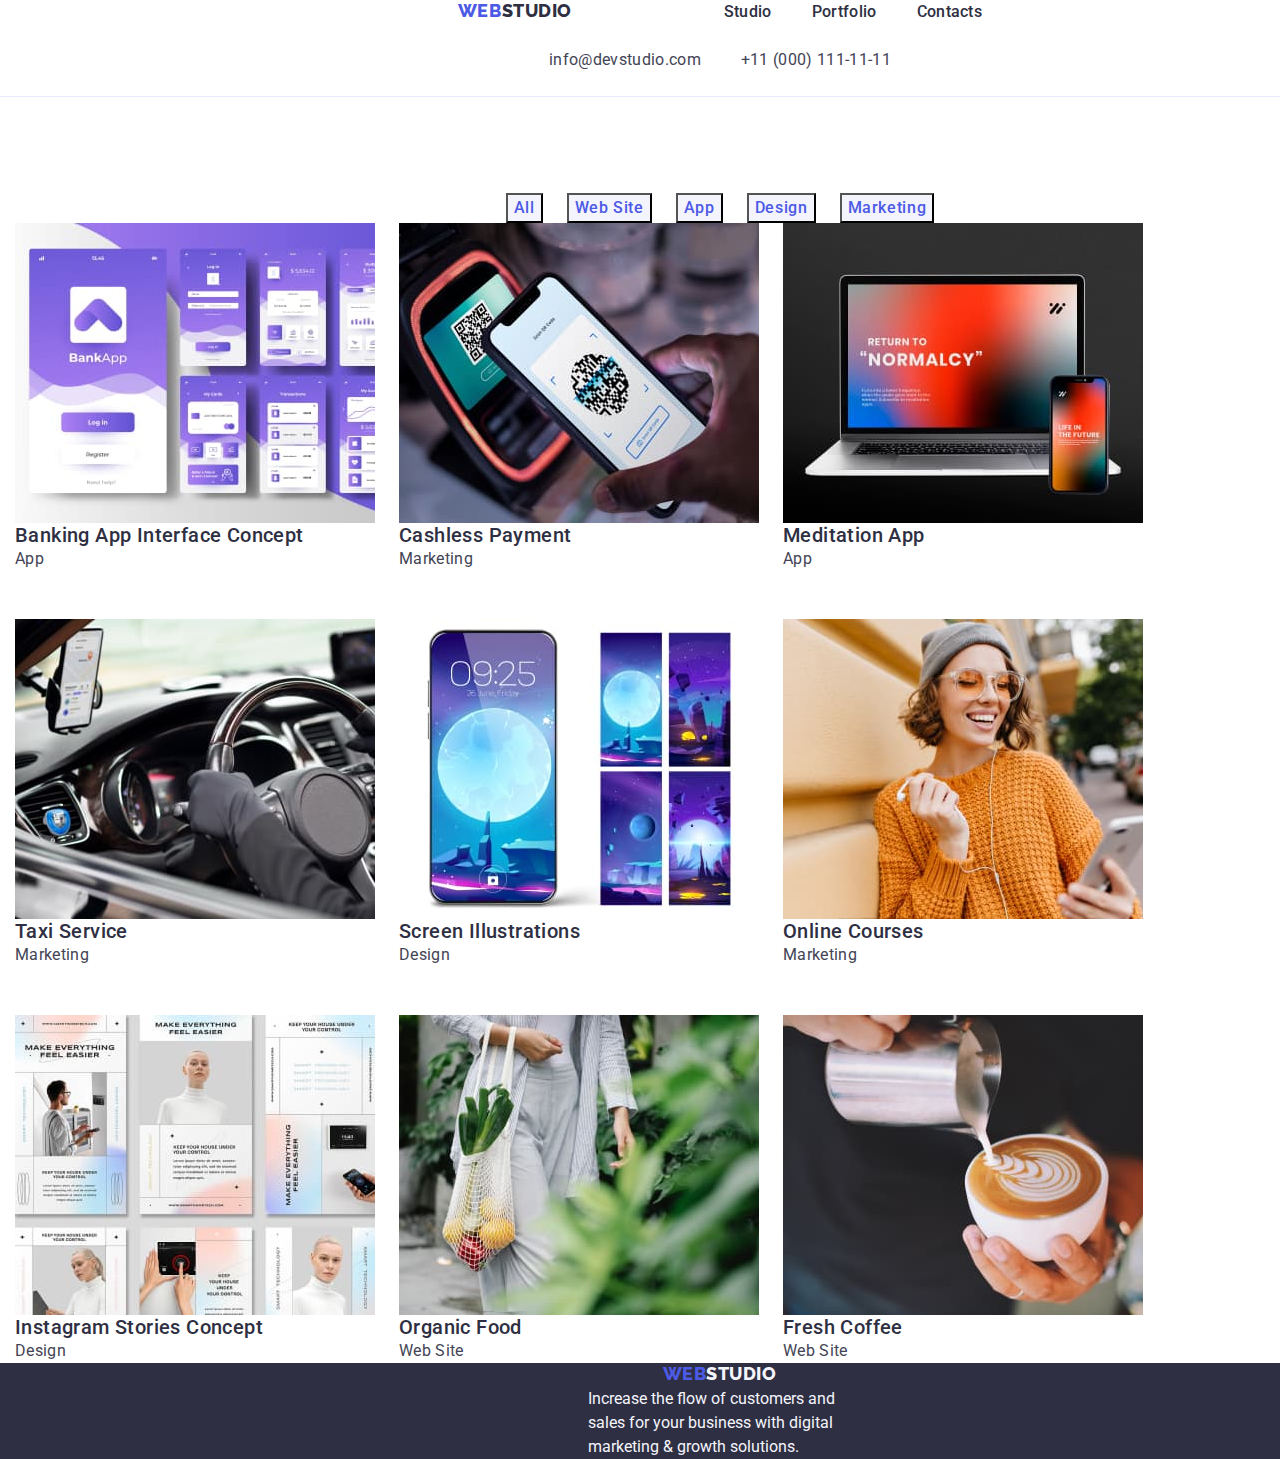
==== commit 3d008a25: "chang3" ====
--- a/portfolio.html
+++ b/portfolio.html
@@ -39,12 +39,12 @@
         
         
                 </nav>
-                <address class="adress-menu">
+                <address class="address-menu">
                     <ul class="address-contact-menu list">
-                        <li>
+                        <li class="address-menu-item">
                             <a class="address-contact link" href="mailto:info@devstudio.com">info@devstudio.com</a>
                         </li>
-                        <li>
+                        <li class="address-menu-item">
                             <a class="address-contact link" href="tel:+110001111111">+11 (000) 111-11-11</a>
                         </li>
                     </ul>
@@ -57,8 +57,8 @@
         
         <!--Portfolio section-->
         <main>
-            <div class="container">
-                <section class="section-portfolio">
+            <section class="section-portfolio">
+                <div class="container">
                     <h1 class="portfolio-title" hidden>Portfolio Gallery</h1>
                     
                     <ul class="portfolio-btn-menu list">
@@ -164,15 +164,14 @@
                         </a>
                         </li>
                     </ul>
-
-                </section>
-            </div>
+                </div>
+            </section>
         </main>
         
         <!--Footer section-->
         <footer class="footer">
             <div class="container">
-                <div class="logotipe">
+                <div class="footer-logotipe">
                     <a href="./index.html" class="footer-logo link">Web<span class="footer-logo-text">Studio</span></a>
                 </div>
                 <p class="footer-text">Increase the flow of customers and sales for your business with digital marketing &
--- a/css/style.css
+++ b/css/style.css
@@ -25,15 +25,18 @@
 
 .container {
     display: flex;
+    padding: 0 15px;
+    margin: 0 auto;
+    flex-direction: column;
     align-items: center;
- width: 1158px;
-padding: 0 15px;
 
  
 }
 
-.img {
+img {
 display: block;
+max-width: 100%, 
+height: auto;
 }
 
 h1,
@@ -62,22 +65,23 @@
 }
 
 .header-logotipe {
- margin-right: 76px;
 }
 
 .header-menu {
     display: flex;
     flex-wrap: wrap;
     gap: 40px
+  
 }
 .header-menu-item {
-    padding: 24px 0;
+    
 }
 
 .address-contact-menu {
     display: flex;
     flex-wrap: wrap;
     gap: 40px;
+    padding: 24px 0;
 }
 
 
@@ -92,6 +96,7 @@
     letter-spacing: 0.03em;
     text-transform: uppercase;
     text-decoration: none;
+    margin-right: 76px;
 }
 
 .header-logo-text {
@@ -103,6 +108,7 @@
     line-height: 1.17;
     letter-spacing: 0.03em;
     text-transform: uppercase;
+    margin-right: 76px;
 }
 .link {
     text-decoration: none;
@@ -148,6 +154,7 @@
     letter-spacing: 0.02em;
     color: var(--color-slate);
     text-decoration: none;
+    padding: 24px 0;
 }
 
 .address-contact:hover,
@@ -155,7 +162,7 @@
     color: var(--color-ocean);
 }
 
-.adress-menu {
+.address-menu {
     font-style: normal;
 }
 
@@ -165,15 +172,11 @@
 
 .section-hero {
     background-color: var(--color-navy-blue);
-    padding: 188px 0;
-
-}
-
-.section-hero {
-    padding-top: 158px;
-    padding-right: 472px;
-    padding-left: 472px;
-}
+
+ padding-top: 188px;
+ padding-bottom: 188px;
+}
+
 
 .hero-title {
     color: var(--color-white);
@@ -193,7 +196,7 @@
 
 .hero-btn {
     display: block;
-    min-width: 169px;
+    max-width: 169px;
     height: 56px;
     border: none;
     border-radius: 4px;
@@ -384,11 +387,10 @@
 }
 
 
-.logotipe {
-    display: flex;
+.footer-logotipe {
     width: 115px;
     display: inline-block;
-    margin-bottom: 16px;
+
 }
 
 
@@ -396,7 +398,7 @@
     background-color: var(--color-navy-blue);
     color: var(--color-cloud);
     text-decoration: none;
-    padding: 100px 0;
+
 
 }
 
@@ -422,7 +424,8 @@
 
 .footer-text {
     display: block;
-    width: 264px;
+    max-width: 264px;
+
 }
 
 
@@ -456,10 +459,10 @@
 
 .portfolio-btn-menu {
     display: flex;
-    justify-content: center;
-    width: 586px;
+    max-width: 586px;
     column-gap: 24px;
     padding: 0;
+    margin-top: 96px;
 
 
 
@@ -533,18 +536,6 @@
 
 
 
-
-
-
-
-
-
-align-items: flex-start;
-padding: 0px 16px;
-gap: 8px;
-}
-
-
 .row {
     display: flex;
     flex-wrap: wrap;
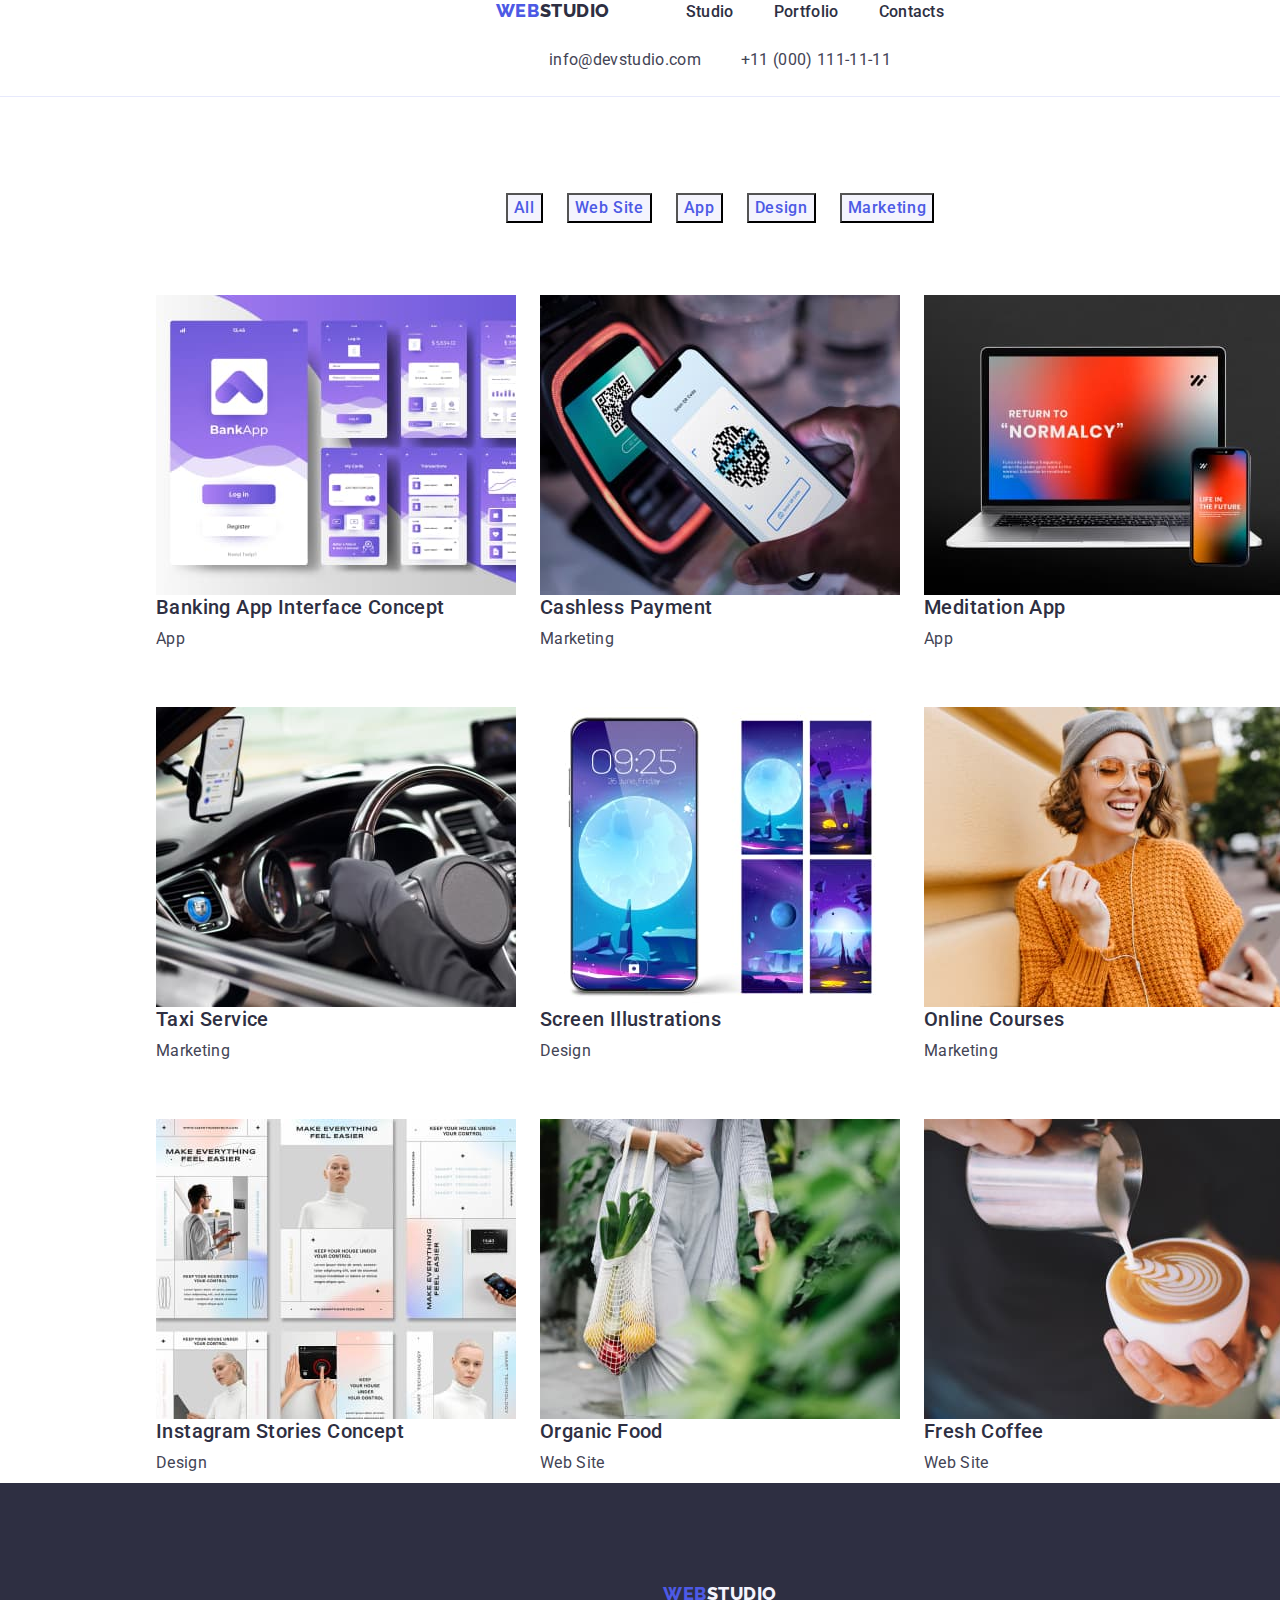
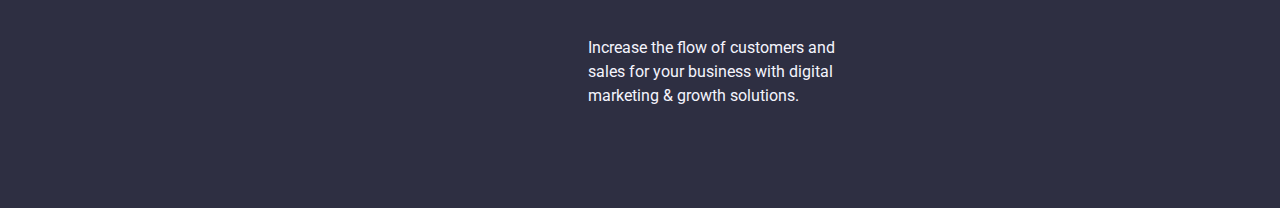
==== commit 606f30fa: "chang4" ====
--- a/portfolio.html
+++ b/portfolio.html
@@ -89,24 +89,30 @@
                         <li class="row-item">
                             <a href="" class="row-link link">
                                 <img class="row-img" src="./images/portfolio/img1.jpg" alt="application page example" width="360" height="300">
+                                <div class="row-card-container">
                                 <h2 class="row-subtitle">Banking App Interface Concept</h2>
                             <p class="row-text">App</p>
+                            </div>
                             
                         </a>
                         </li>
                         <li class="row-item">
                             <a href="" class="row-link link">
                                 <img class="row-img" src="./images/portfolio/img2.jpg" alt="scanning qr-code for payment" width="360" height="300">
+                                <div class="row-card-container">
                                 <h2 class="row-subtitle">Cashless Payment</h2>
                             <p class="row-text">Marketing</p>
+                            </div>
                             
                         </a>
                         </li>
                         <li class="row-item">
                             <a href="" class="row-link link">
                                 <img class="row-img" src="./images/portfolio/img3.jpg" alt="example of a site on gadgets" width="360" height="300">
+                                <div class="row-card-container">
                                 <h2 class="row-subtitle">Meditation App</h2>
                             <p class="row-text">App</p>
+                            </div>
                             
                         </a>
                         </li>
@@ -115,8 +121,10 @@
                             <a href="" class="row-link link">
                                 <img class="row-img" src="./images/portfolio/img4.jpg" alt="car steering wheel and phone with navigator" width="360"
                                     height="300">
+                                    <div class="row-card-container">
                                 <h2 class="row-subtitle">Taxi Service</h2>
                             <p class="row-text">Marketing</p>
+                            </div>
                             
                         </a>
                         </li>
@@ -124,16 +132,20 @@
                             <a href="" class="row-link link">
                                 <img class="row-img" src="./images/portfolio/img5.jpg" alt="phone with the moon on the splash screen" width="360"
                                     height="300">
+                                    <div class="row-card-container">
                                 <h2 class="row-subtitle">Screen Illustrations</h2>
                             <p class="row-text">Design</p>
+                            </div>
                             
                         </a>
                         </li>
                         <li class="row-item">
                             <a href="" class="row-link link">
                                 <img class="row-img" src="./images/portfolio/img6.jpg" alt="girl talking on facetime" width="360" height="300">
+                                <div class="row-card-container">
                             <h2 class="row-subtitle">Online Courses</h2>
                             <p class="row-text">Marketing</p>
+                            </div>
                             
                         </a>
                         </li>
@@ -141,8 +153,10 @@
                         <li class="row-item">
                             <a href="" class="row-link link">
                                 <img class="row-img" src="./images/portfolio/img7.jpg" alt="stylish instagram pages" width="360" height="300">
+                                <div class="row-card-container">
                                 <h2 class="row-subtitle">Instagram Stories Concept</h2>
                             <p class="row-text">Design</p>
+                            </div>
                             
                         </a>
                         </li>
@@ -150,16 +164,20 @@
                             <a href="" class="row-link link">
                                 <img class="row-img" src="./images/portfolio/img8.jpg" alt="woman holding a bag of vegetables in her hand" width="360"
                                     height="300">
+                                    <div class="row-card-container">
                             <h2 class="row-subtitle">Organic Food</h2>
                             <p class="row-text">Web Site</p>
+                            </div>
                             
                         </a>
                         </li>
                         <li class="row-item">
                             <a href="" class="row-link link">
                                 <img class="row-img" src="./images/portfolio/img9.jpg" alt="barista pouring milk into coffee" width="360" height="300">
+                                <div class="row-card-container">
                                 <h2 class="row-subtitle">Fresh Coffee</h2>
                             <p class="row-text">Web Site</p>
+                            </div>
                             
                         </a>
                         </li>
@@ -171,9 +189,9 @@
         <!--Footer section-->
         <footer class="footer">
             <div class="container">
-                <div class="footer-logotipe">
+                
                     <a href="./index.html" class="footer-logo link">Web<span class="footer-logo-text">Studio</span></a>
-                </div>
+                
                 <p class="footer-text">Increase the flow of customers and sales for your business with digital marketing &
                     growth solutions.</p>
         
--- a/css/style.css
+++ b/css/style.css
@@ -29,6 +29,7 @@
     margin: 0 auto;
     flex-direction: column;
     align-items: center;
+    width: 1158px;
 
  
 }
@@ -54,7 +55,8 @@
 .header-line {
     display: flex;
     flex-wrap: wrap;
-    border-bottom: 1px solid #e7e9fc
+    border-bottom: 1px solid #e7e9fc;
+    align-items: center;
  
 }
 
@@ -65,6 +67,7 @@
 }
 
 .header-logotipe {
+    align-content: flex-start;
 }
 
 .header-menu {
@@ -82,6 +85,7 @@
     flex-wrap: wrap;
     gap: 40px;
     padding: 24px 0;
+    align-content: flex-end;
 }
 
 
@@ -96,7 +100,7 @@
     letter-spacing: 0.03em;
     text-transform: uppercase;
     text-decoration: none;
-    margin-right: 76px;
+
 }
 
 .header-logo-text {
@@ -196,7 +200,7 @@
 
 .hero-btn {
     display: block;
-    max-width: 169px;
+    min-width: 169px;
     height: 56px;
     border: none;
     border-radius: 4px;
@@ -383,21 +387,20 @@
     line-height: 1.17;
     letter-spacing: 0.03em;
     text-transform: uppercase;
-
-}
-
-
-.footer-logotipe {
-    width: 115px;
     display: inline-block;
-
-}
+    margin-bottom: 16px;
+
+}
+
+
 
 
 .footer {
     background-color: var(--color-navy-blue);
     color: var(--color-cloud);
     text-decoration: none;
+    padding-top: 100px;
+    padding-bottom: 100px;
 
 
 }
@@ -425,7 +428,7 @@
 .footer-text {
     display: block;
     max-width: 264px;
-
+    
 }
 
 
@@ -515,13 +518,16 @@
 }
 
 
-.row-card-conteiner {
+.row-card-container {
     display: flex;
     flex-direction: column;
     justify-content: center;
     align-items: flex-start;
-    padding: 0px 16px;
     gap: 8px;
+    padding: 32px 16px
+    border: 1px solid #e7e9fc;
+    border-top: none;
+    margin-bottom: 8px;
 }
 
 
@@ -531,15 +537,6 @@
     column-gap: 24px;
     row-gap: 48px;
     padding: 0;
-}
-
-
-
-
-.row {
-    display: flex;
-    flex-wrap: wrap;
-    column-gap: 24px;
-    row-gap: 48px;
-    padding: 0;
-}+    margin-top: 72px;
+}
+
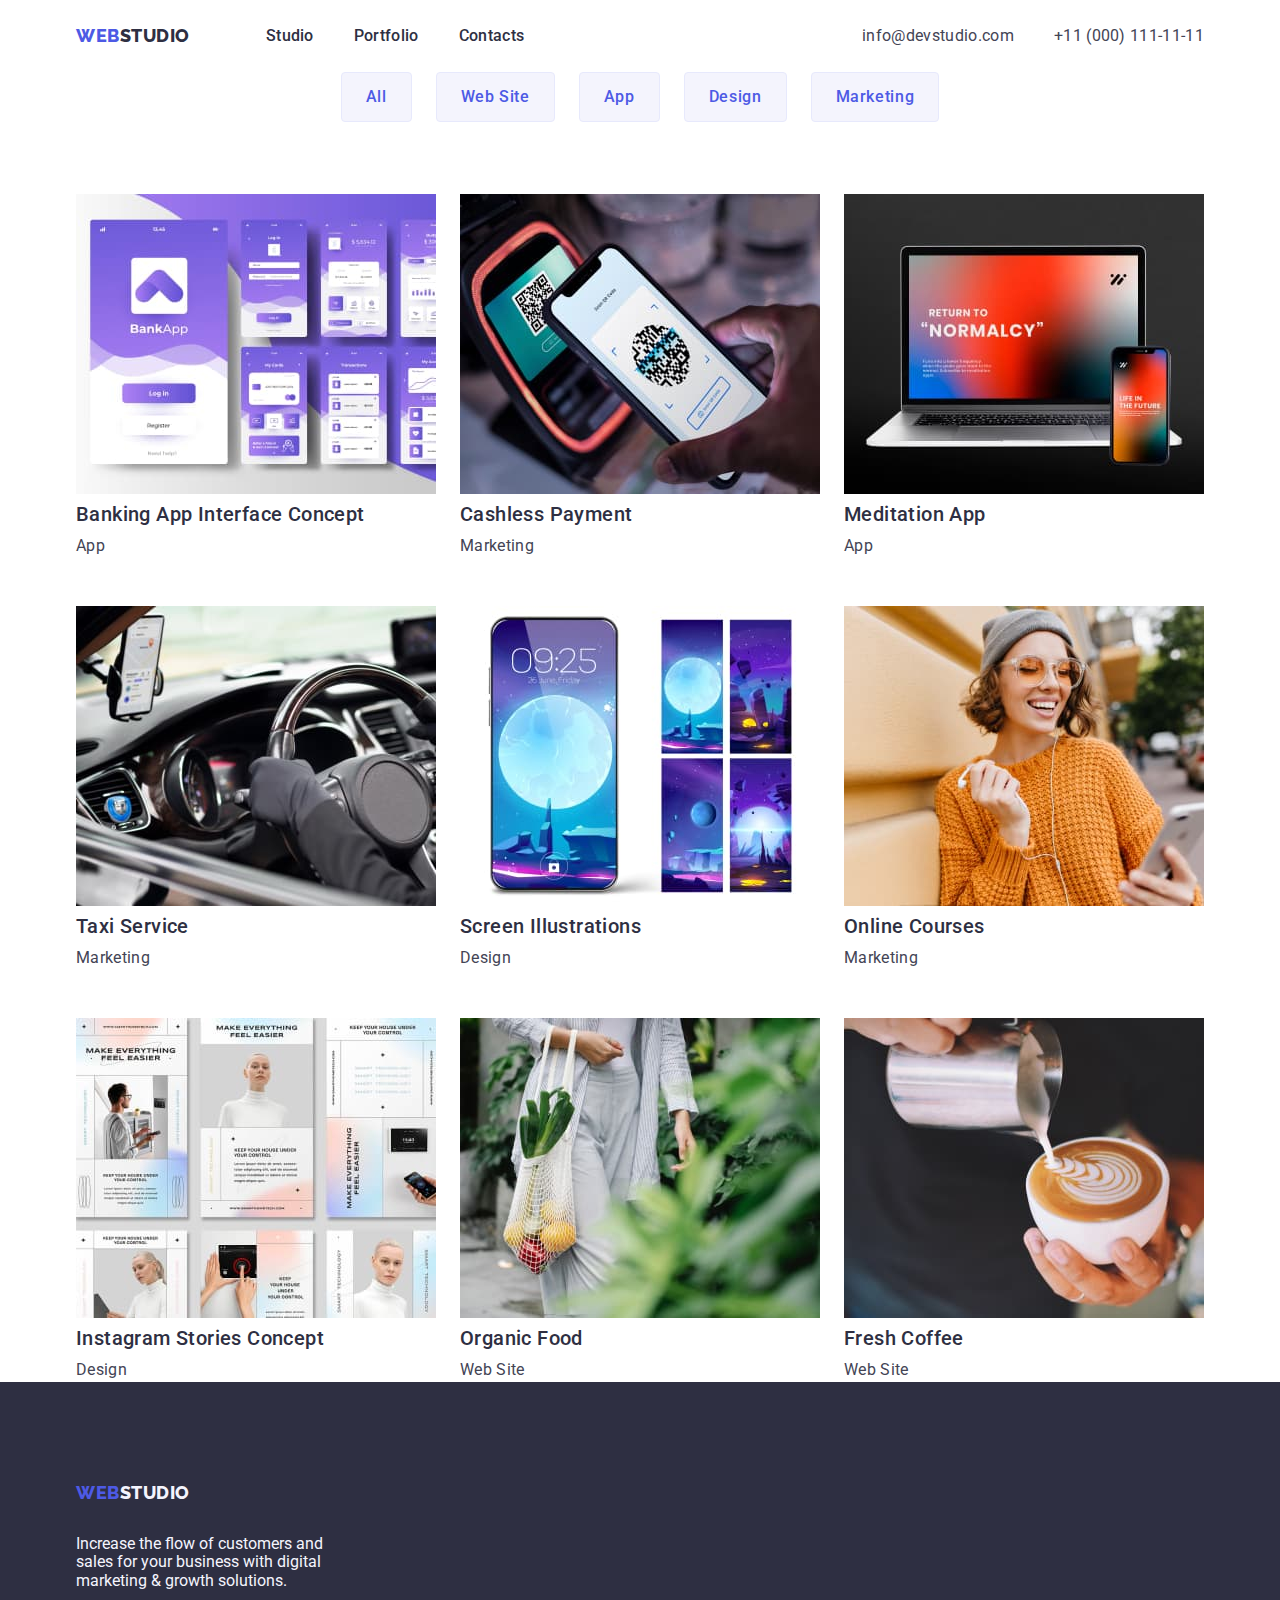
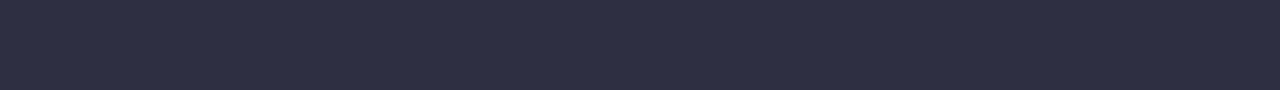
==== commit c6daeedf: "chang6" ====
--- a/portfolio.html
+++ b/portfolio.html
@@ -17,13 +17,11 @@
     </head>
     <body class="body">
         <header class="header-line">
-            <div class="container-header container">
+            <div class="header-container container">
         
                 <nav class="header-nav list">
+                    <a href="./index.html" class="header-logo link">Web<span class="header-logo-text">Studio</span></a>
         
-                    <div class="header-logotipe">
-                        <a href="./index.html" class="header-logo link">Web<span class="header-logo-text">Studio</span></a>
-                    </div>
         
                     <ul class="header-menu list">
                         <li class="header-menu-item">
@@ -85,101 +83,100 @@
                         </li>
                     </ul>
 
-                    <ul class="row list">
+                    <ul class="row-menu list">
                         <li class="row-item">
                             <a href="" class="row-link link">
-                                <img class="row-img" src="./images/portfolio/img1.jpg" alt="application page example" width="360" height="300">
+                                    <img class="row-img" src="./images/portfolio/img1.jpg" alt="application page example" width="360" height="300">
                                 <div class="row-card-container">
-                                <h2 class="row-subtitle">Banking App Interface Concept</h2>
-                            <p class="row-text">App</p>
-                            </div>
+                                    <h2 class="row-subtitle">Banking App Interface Concept</h2>
+                                    <p class="row-text">App</p>
+                                </div>
                             
-                        </a>
+                            </a>
                         </li>
                         <li class="row-item">
                             <a href="" class="row-link link">
-                                <img class="row-img" src="./images/portfolio/img2.jpg" alt="scanning qr-code for payment" width="360" height="300">
+                                    <img class="row-img" src="./images/portfolio/img2.jpg" alt="scanning qr-code for payment" width="360" height="300">
                                 <div class="row-card-container">
-                                <h2 class="row-subtitle">Cashless Payment</h2>
-                            <p class="row-text">Marketing</p>
-                            </div>
+                                    <h2 class="row-subtitle">Cashless Payment</h2>
+                                    <p class="row-text">Marketing</p>
+                                </div>
                             
-                        </a>
+                            </a>
                         </li>
                         <li class="row-item">
                             <a href="" class="row-link link">
-                                <img class="row-img" src="./images/portfolio/img3.jpg" alt="example of a site on gadgets" width="360" height="300">
+                                    <img class="row-img" src="./images/portfolio/img3.jpg" alt="example of a site on gadgets" width="360" height="300">
                                 <div class="row-card-container">
-                                <h2 class="row-subtitle">Meditation App</h2>
-                            <p class="row-text">App</p>
-                            </div>
+                                    <h2 class="row-subtitle">Meditation App</h2>
+                                    <p class="row-text">App</p>
+                                </div>
                             
-                        </a>
-                        </li>
-                
-                        <li class="row-item">
-                            <a href="" class="row-link link">
-                                <img class="row-img" src="./images/portfolio/img4.jpg" alt="car steering wheel and phone with navigator" width="360"
-                                    height="300">
-                                    <div class="row-card-container">
-                                <h2 class="row-subtitle">Taxi Service</h2>
-                            <p class="row-text">Marketing</p>
-                            </div>
-                            
-                        </a>
+                            </a>
                         </li>
                         <li class="row-item">
                             <a href="" class="row-link link">
-                                <img class="row-img" src="./images/portfolio/img5.jpg" alt="phone with the moon on the splash screen" width="360"
-                                    height="300">
-                                    <div class="row-card-container">
-                                <h2 class="row-subtitle">Screen Illustrations</h2>
-                            <p class="row-text">Design</p>
-                            </div>
+                                    <img class="row-img" src="./images/portfolio/img4.jpg" alt="car steering wheel and phone with navigator" width="360"
+                                        height="300">
+                                <div class="row-card-container">
+                                    <h2 class="row-subtitle">Taxi Service</h2>
+                                    <p class="row-text">Marketing</p>
+                                </div>
                             
-                        </a>
+                            </a>
                         </li>
                         <li class="row-item">
                             <a href="" class="row-link link">
-                                <img class="row-img" src="./images/portfolio/img6.jpg" alt="girl talking on facetime" width="360" height="300">
+                                    <img class="row-img" src="./images/portfolio/img5.jpg" alt="phone with the moon on the splash screen" width="360"
+                                        height="300">
                                 <div class="row-card-container">
-                            <h2 class="row-subtitle">Online Courses</h2>
-                            <p class="row-text">Marketing</p>
-                            </div>
+                                    <h2 class="row-subtitle">Screen Illustrations</h2>
+                                    <p class="row-text">Design</p>
+                                </div>
                             
-                        </a>
+                            </a>
+                        </li>
+                        <li class="row-item">
+                            <a href="" class="row-link link">
+                                    <img class="row-img" src="./images/portfolio/img6.jpg" alt="girl talking on facetime" width="360" height="300">
+                                <div class="row-card-container">
+                                    <h2 class="row-subtitle">Online Courses</h2>
+                                    <p class="row-text">Marketing</p>
+                                </div>
+                            
+                            </a>
                         </li>
                     
                         <li class="row-item">
                             <a href="" class="row-link link">
-                                <img class="row-img" src="./images/portfolio/img7.jpg" alt="stylish instagram pages" width="360" height="300">
+                                    <img class="row-img" src="./images/portfolio/img7.jpg" alt="stylish instagram pages" width="360" height="300">
                                 <div class="row-card-container">
-                                <h2 class="row-subtitle">Instagram Stories Concept</h2>
-                            <p class="row-text">Design</p>
-                            </div>
+                                    <h2 class="row-subtitle">Instagram Stories Concept</h2>
+                                    <p class="row-text">Design</p>
+                                </div>
                             
-                        </a>
+                            </a>
                         </li>
                         <li class="row-item">
                             <a href="" class="row-link link">
-                                <img class="row-img" src="./images/portfolio/img8.jpg" alt="woman holding a bag of vegetables in her hand" width="360"
-                                    height="300">
-                                    <div class="row-card-container">
-                            <h2 class="row-subtitle">Organic Food</h2>
-                            <p class="row-text">Web Site</p>
-                            </div>
+                                    <img class="row-img" src="./images/portfolio/img8.jpg" alt="woman holding a bag of vegetables in her hand" width="360"
+                                            height="300">
+                                <div class="row-card-container">
+                                    <h2 class="row-subtitle">Organic Food</h2>
+                                    <p class="row-text">Web Site</p>
+                                </div>
                             
-                        </a>
+                            </a>
                         </li>
                         <li class="row-item">
                             <a href="" class="row-link link">
-                                <img class="row-img" src="./images/portfolio/img9.jpg" alt="barista pouring milk into coffee" width="360" height="300">
+                                    <img class="row-img" src="./images/portfolio/img9.jpg" alt="barista pouring milk into coffee" width="360" height="300">
                                 <div class="row-card-container">
-                                <h2 class="row-subtitle">Fresh Coffee</h2>
-                            <p class="row-text">Web Site</p>
-                            </div>
+                                    <h2 class="row-subtitle">Fresh Coffee</h2>
+                                    <p class="row-text">Web Site</p>
+                                </div>
                             
-                        </a>
+                            </a>
                         </li>
                     </ul>
                 </div>
--- a/css/style.css
+++ b/css/style.css
@@ -12,26 +12,20 @@
     --color-white: #ffffff;
     --color-dairy: #fcfcfc;
 }
-.body {
+body {
     font-family: "Roboto", sans-serif;
     color: var(--color-slate);
     font-weight: 400;
     font-size: 16px;
-    line-height: 1.5;
     background-color: var(--color-white);
-    width: 1440px;
+
    
 }
 
 .container {
-    display: flex;
     padding: 0 15px;
-    margin: 0 auto;
-    flex-direction: column;
-    align-items: center;
+    margin: 0 auto;;
     width: 1158px;
-
- 
 }
 
 img {
@@ -52,39 +46,30 @@
     padding: 0;
 }
 
-.header-line {
-    display: flex;
-    flex-wrap: wrap;
-    border-bottom: 1px solid #e7e9fc;
-    align-items: center;
- 
+.header-container {
+    display: flex;
 }
 
 .header-nav {
     display: flex;
     align-items: center;
     flex-wrap: wrap;
-}
-
-.header-logotipe {
-    align-content: flex-start;
-}
+    margin-right: auto;
+}
+
 
 .header-menu {
-    display: flex;
-    flex-wrap: wrap;
-    gap: 40px
-  
-}
-.header-menu-item {
-    
-}
-
-.address-contact-menu {
     display: flex;
     flex-wrap: wrap;
     gap: 40px;
-    padding: 24px 0;
+
+  
+}
+
+.address-contact-menu {
+    display: flex;
+    flex-wrap: wrap;
+    gap: 40px;
     align-content: flex-end;
 }
 
@@ -196,6 +181,7 @@
     box-sizing: border-box;
     padding-bottom: 64px;
     max-width: 496px;
+    margin: auto;
 }
 
 .hero-btn {
@@ -204,6 +190,7 @@
     height: 56px;
     border: none;
     border-radius: 4px;
+    margin: auto;
     }
 
 
@@ -252,19 +239,17 @@
 .features-list {
     display: flex;
     justify-content: space-between;
-    margin-top: 120px;
     gap: 24px;
 }
 
 .section-features {
     padding: 120px 0;
 }
+
 .features-items {
     width: calc((100% - 72px) / 4);
 
 }
-
-
 
 
 
@@ -292,7 +277,6 @@
 
 .section-picture {
     box-sizing: border-box;
-    margin-top: 120px;
     gap: 24px;
     padding-bottom: 120px;
 }
@@ -325,8 +309,6 @@
     flex-direction: column;
     justify-content: center;
     align-items: center;
-    padding: 0px 0px 32px;
-    gap: 32px;
     width: calc((100% - 72px) / 4);
 }
 
@@ -361,11 +343,6 @@
 }
 
 .card-content {
-    display: flex;
-    flex-direction: column;
-    justify-content: center;
-    align-items: center;
-    gap: 8px;
     padding: 32px 16px;
     border-radius: 0px 0px 4px 4px;
 }
@@ -422,6 +399,7 @@
 
 .link {
     text-decoration: none;
+    display: inline-block;
 }
 
 
@@ -433,11 +411,6 @@
 
 
 
-
-
-.list {
-    list-style: none;
-}
 
 
 .portfolio-btn {
@@ -449,12 +422,18 @@
     color: var(--color-iris);
     background-color: var(--color-cloud);
     cursor: pointer;
+
+    padding: 12px 24px;
+    border: 1px solid #e7e9fc;
+    border-radius: 4px;
+
 }
 
 .portfolio-btn:hover,
 .portfolio-btn:focus {
     color: #FFFFFF;
     background-color: #404BBF;
+    border: 1px solid transparent;
 }
 
 
@@ -462,17 +441,13 @@
 
 .portfolio-btn-menu {
     display: flex;
-    max-width: 586px;
-    column-gap: 24px;
-    padding: 0;
-    margin-top: 96px;
-
-
-
-
-
-
-}
+    justify-content: center;
+    gap: 24px;
+    margin-bottom: 72px
+    
+}
+
+
 
 
 
@@ -508,14 +483,6 @@
     color: var(--color-slate);
 }
 
-
-
-
-.portfolio-row-items {
-    box-sizing: border-box;
-
-
-}
 
 
 .row-card-container {
@@ -527,16 +494,20 @@
     padding: 32px 16px
     border: 1px solid #e7e9fc;
     border-top: none;
-    margin-bottom: 8px;
-}
-
-
-.row {
+}
+
+
+.row-menu {
     display: flex;
     flex-wrap: wrap;
     column-gap: 24px;
     row-gap: 48px;
-    padding: 0;
-    margin-top: 72px;
-}
-
+}
+
+.row-img {
+    margin-bottom: 8px;
+}
+
+.row-item {
+width: calc((100% - 48px) / 3);
+}
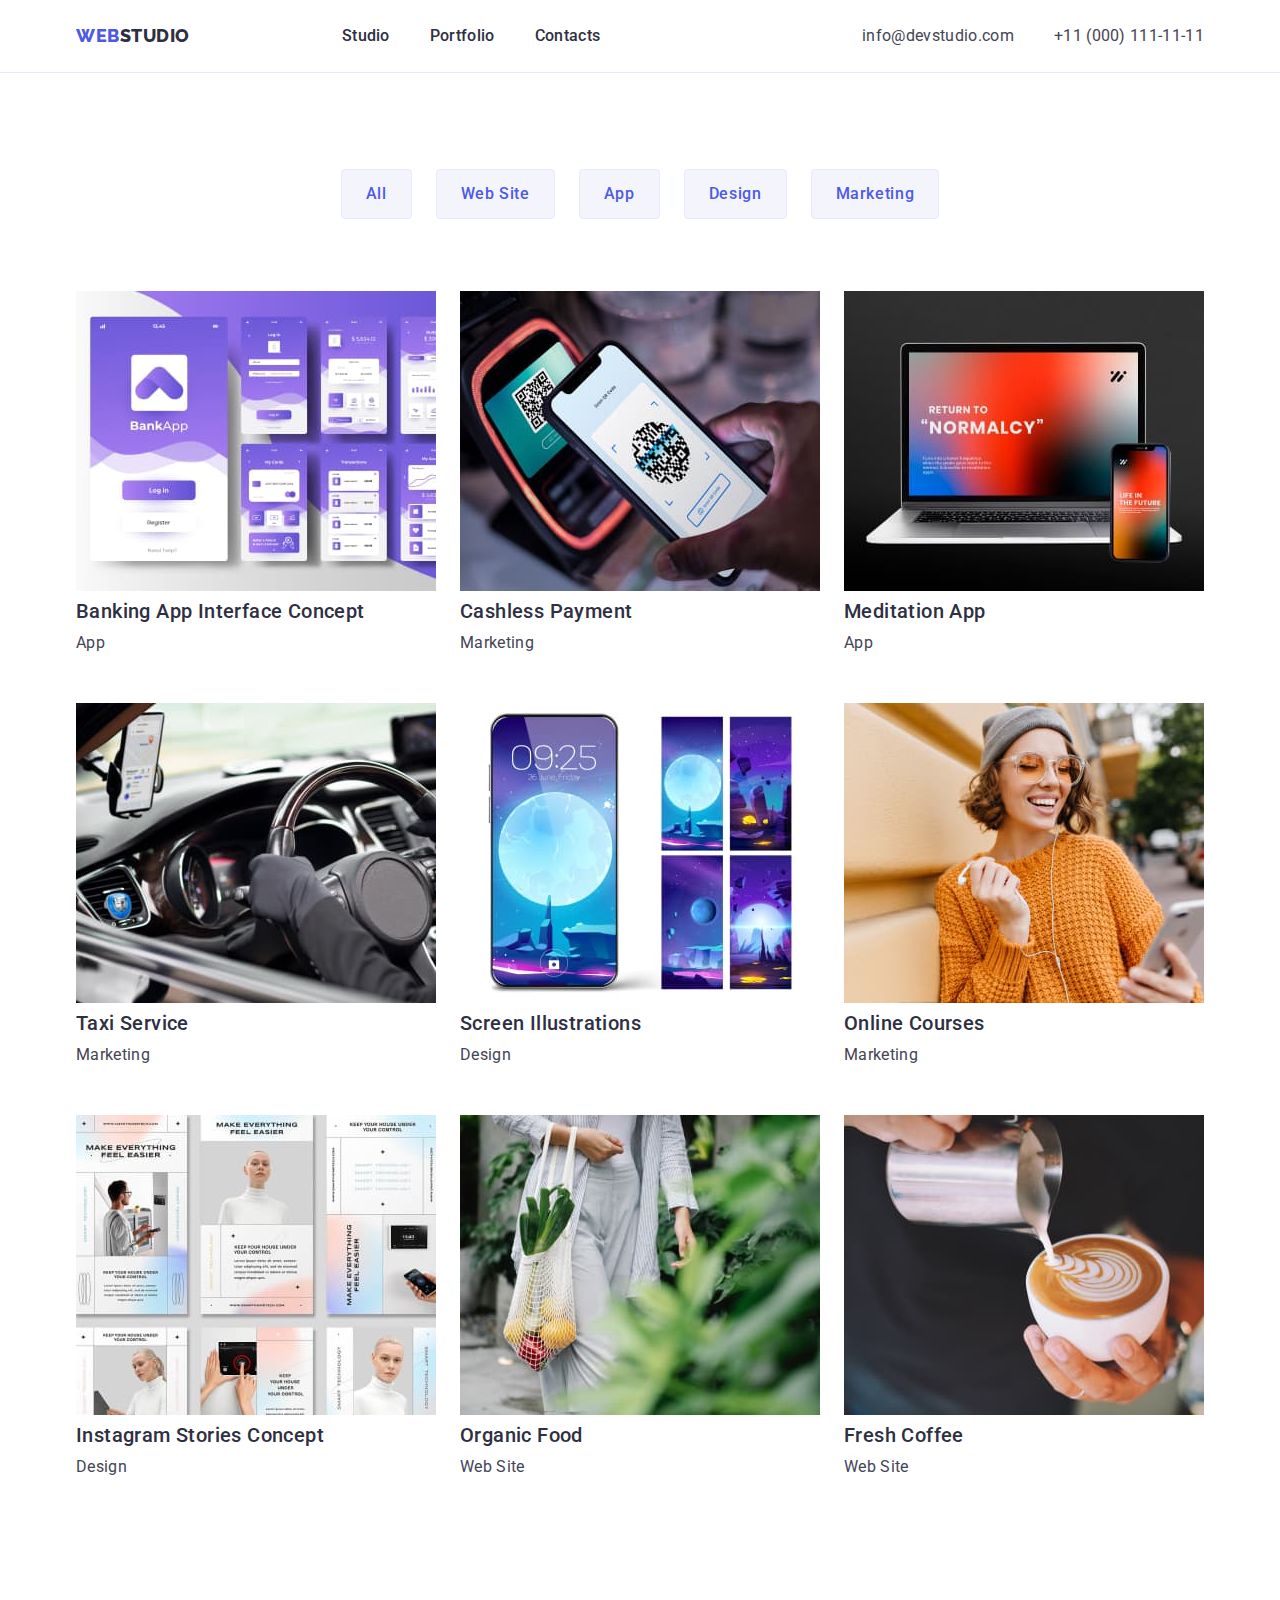
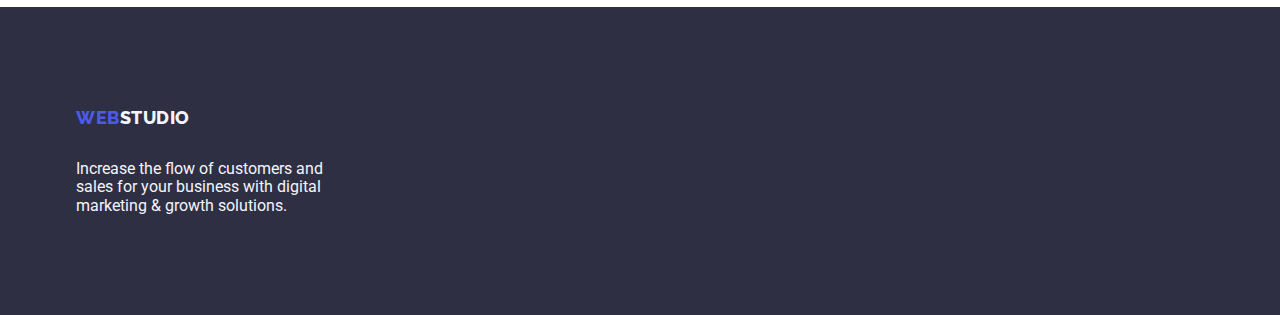
==== commit b1e26cbc: "change7" ====
--- a/portfolio.html
+++ b/portfolio.html
@@ -86,8 +86,9 @@
                     <ul class="row-menu list">
                         <li class="row-item">
                             <a href="" class="row-link link">
+                                <div class="row-card-container">
                                     <img class="row-img" src="./images/portfolio/img1.jpg" alt="application page example" width="360" height="300">
-                                <div class="row-card-container">
+                                
                                     <h2 class="row-subtitle">Banking App Interface Concept</h2>
                                     <p class="row-text">App</p>
                                 </div>
@@ -96,8 +97,9 @@
                         </li>
                         <li class="row-item">
                             <a href="" class="row-link link">
+                                <div class="row-card-container">
                                     <img class="row-img" src="./images/portfolio/img2.jpg" alt="scanning qr-code for payment" width="360" height="300">
-                                <div class="row-card-container">
+                                
                                     <h2 class="row-subtitle">Cashless Payment</h2>
                                     <p class="row-text">Marketing</p>
                                 </div>
@@ -106,8 +108,9 @@
                         </li>
                         <li class="row-item">
                             <a href="" class="row-link link">
+                                <div class="row-card-container">
                                     <img class="row-img" src="./images/portfolio/img3.jpg" alt="example of a site on gadgets" width="360" height="300">
-                                <div class="row-card-container">
+                                
                                     <h2 class="row-subtitle">Meditation App</h2>
                                     <p class="row-text">App</p>
                                 </div>
@@ -116,9 +119,10 @@
                         </li>
                         <li class="row-item">
                             <a href="" class="row-link link">
+                                <div class="row-card-container">
                                     <img class="row-img" src="./images/portfolio/img4.jpg" alt="car steering wheel and phone with navigator" width="360"
                                         height="300">
-                                <div class="row-card-container">
+                                
                                     <h2 class="row-subtitle">Taxi Service</h2>
                                     <p class="row-text">Marketing</p>
                                 </div>
@@ -127,9 +131,10 @@
                         </li>
                         <li class="row-item">
                             <a href="" class="row-link link">
+                                <div class="row-card-container">
                                     <img class="row-img" src="./images/portfolio/img5.jpg" alt="phone with the moon on the splash screen" width="360"
                                         height="300">
-                                <div class="row-card-container">
+                                
                                     <h2 class="row-subtitle">Screen Illustrations</h2>
                                     <p class="row-text">Design</p>
                                 </div>
@@ -138,8 +143,9 @@
                         </li>
                         <li class="row-item">
                             <a href="" class="row-link link">
+                                <div class="row-card-container">
                                     <img class="row-img" src="./images/portfolio/img6.jpg" alt="girl talking on facetime" width="360" height="300">
-                                <div class="row-card-container">
+                                
                                     <h2 class="row-subtitle">Online Courses</h2>
                                     <p class="row-text">Marketing</p>
                                 </div>
@@ -149,8 +155,9 @@
                     
                         <li class="row-item">
                             <a href="" class="row-link link">
+                                <div class="row-card-container">
                                     <img class="row-img" src="./images/portfolio/img7.jpg" alt="stylish instagram pages" width="360" height="300">
-                                <div class="row-card-container">
+                                
                                     <h2 class="row-subtitle">Instagram Stories Concept</h2>
                                     <p class="row-text">Design</p>
                                 </div>
@@ -159,9 +166,10 @@
                         </li>
                         <li class="row-item">
                             <a href="" class="row-link link">
+                                <div class="row-card-container">
                                     <img class="row-img" src="./images/portfolio/img8.jpg" alt="woman holding a bag of vegetables in her hand" width="360"
                                             height="300">
-                                <div class="row-card-container">
+                                
                                     <h2 class="row-subtitle">Organic Food</h2>
                                     <p class="row-text">Web Site</p>
                                 </div>
@@ -170,8 +178,9 @@
                         </li>
                         <li class="row-item">
                             <a href="" class="row-link link">
+                                <div class="row-card-container">
                                     <img class="row-img" src="./images/portfolio/img9.jpg" alt="barista pouring milk into coffee" width="360" height="300">
-                                <div class="row-card-container">
+                                
                                     <h2 class="row-subtitle">Fresh Coffee</h2>
                                     <p class="row-text">Web Site</p>
                                 </div>
--- a/css/style.css
+++ b/css/style.css
@@ -48,6 +48,12 @@
 
 .header-container {
     display: flex;
+    align-items: center;
+}
+
+.header-line {
+    border-bottom: 1px solid #e7e9fc;
+
 }
 
 .header-nav {
@@ -63,7 +69,10 @@
     flex-wrap: wrap;
     gap: 40px;
 
-  
+}
+
+.header-menu-item {
+    padding: 24px 0;
 }
 
 .address-contact-menu {
@@ -85,6 +94,7 @@
     letter-spacing: 0.03em;
     text-transform: uppercase;
     text-decoration: none;
+    margin-right: 76px;
 
 }
 
@@ -143,7 +153,6 @@
     letter-spacing: 0.02em;
     color: var(--color-slate);
     text-decoration: none;
-    padding: 24px 0;
 }
 
 .address-contact:hover,
@@ -153,6 +162,7 @@
 
 .address-menu {
     font-style: normal;
+    padding: 24px 0;
 }
 
 
@@ -450,7 +460,9 @@
 
 
 
-
+.section-portfolio {
+    padding: 96px 0 120px;
+}
 
 
 
@@ -502,10 +514,7 @@
     flex-wrap: wrap;
     column-gap: 24px;
     row-gap: 48px;
-}
-
-.row-img {
-    margin-bottom: 8px;
+    margin-bottom: 8px
 }
 
 .row-item {
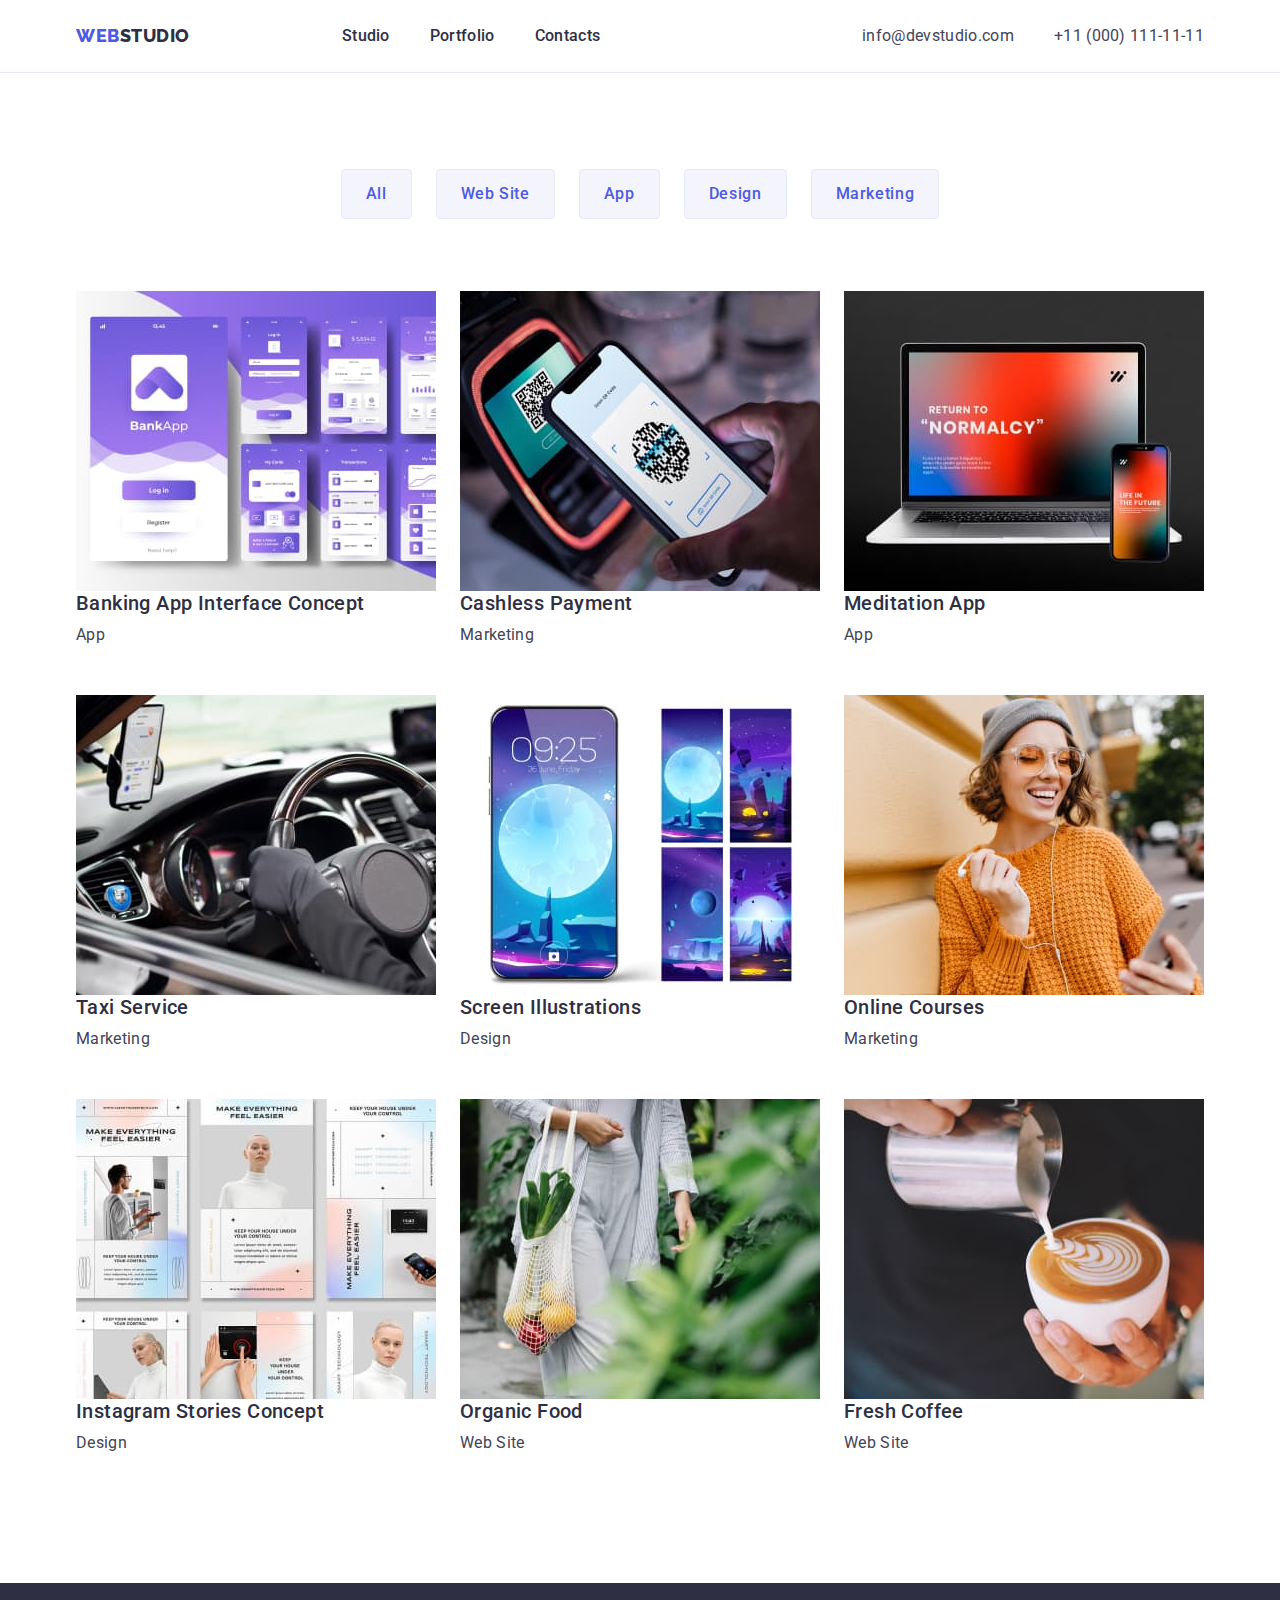
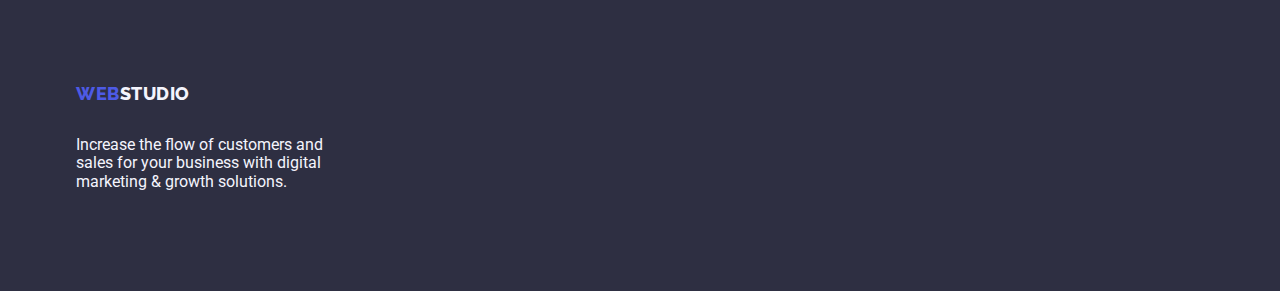
==== commit 8212ba3a: "chang10" ====
--- a/portfolio.html
+++ b/portfolio.html
@@ -4,7 +4,7 @@
         <meta charset="UTF-8">
         <meta http-equiv="X-UA-Compatible" content="IE=edge">
         <meta name="viewport" content="width=device-width, initial-scale=1.0">
-        <title>HW-02</title>
+        <title>HW-03</title>
 
         <!--Custom styles-->
         <link rel="stylesheet" href="https://cdn.jsdelivr.net/npm/modern-normalize@1.1.0/modern-normalize.min.css">
@@ -86,9 +86,8 @@
                     <ul class="row-menu list">
                         <li class="row-item">
                             <a href="" class="row-link link">
+                                    <img class="row-img" src="./images/portfolio/img1.jpg" alt="application page example" width="360" height="300">
                                 <div class="row-card-container">
-                                    <img class="row-img" src="./images/portfolio/img1.jpg" alt="application page example" width="360" height="300">
-                                
                                     <h2 class="row-subtitle">Banking App Interface Concept</h2>
                                     <p class="row-text">App</p>
                                 </div>
@@ -97,9 +96,8 @@
                         </li>
                         <li class="row-item">
                             <a href="" class="row-link link">
+                                    <img class="row-img" src="./images/portfolio/img2.jpg" alt="scanning qr-code for payment" width="360" height="300">
                                 <div class="row-card-container">
-                                    <img class="row-img" src="./images/portfolio/img2.jpg" alt="scanning qr-code for payment" width="360" height="300">
-                                
                                     <h2 class="row-subtitle">Cashless Payment</h2>
                                     <p class="row-text">Marketing</p>
                                 </div>
@@ -108,9 +106,8 @@
                         </li>
                         <li class="row-item">
                             <a href="" class="row-link link">
+                                    <img class="row-img" src="./images/portfolio/img3.jpg" alt="example of a site on gadgets" width="360" height="300">
                                 <div class="row-card-container">
-                                    <img class="row-img" src="./images/portfolio/img3.jpg" alt="example of a site on gadgets" width="360" height="300">
-                                
                                     <h2 class="row-subtitle">Meditation App</h2>
                                     <p class="row-text">App</p>
                                 </div>
@@ -119,10 +116,9 @@
                         </li>
                         <li class="row-item">
                             <a href="" class="row-link link">
-                                <div class="row-card-container">
                                     <img class="row-img" src="./images/portfolio/img4.jpg" alt="car steering wheel and phone with navigator" width="360"
                                         height="300">
-                                
+                                <div class="row-card-container">
                                     <h2 class="row-subtitle">Taxi Service</h2>
                                     <p class="row-text">Marketing</p>
                                 </div>
@@ -131,10 +127,9 @@
                         </li>
                         <li class="row-item">
                             <a href="" class="row-link link">
-                                <div class="row-card-container">
                                     <img class="row-img" src="./images/portfolio/img5.jpg" alt="phone with the moon on the splash screen" width="360"
                                         height="300">
-                                
+                                <div class="row-card-container">
                                     <h2 class="row-subtitle">Screen Illustrations</h2>
                                     <p class="row-text">Design</p>
                                 </div>
@@ -143,9 +138,8 @@
                         </li>
                         <li class="row-item">
                             <a href="" class="row-link link">
+                                    <img class="row-img" src="./images/portfolio/img6.jpg" alt="girl talking on facetime" width="360" height="300">
                                 <div class="row-card-container">
-                                    <img class="row-img" src="./images/portfolio/img6.jpg" alt="girl talking on facetime" width="360" height="300">
-                                
                                     <h2 class="row-subtitle">Online Courses</h2>
                                     <p class="row-text">Marketing</p>
                                 </div>
@@ -155,9 +149,8 @@
                     
                         <li class="row-item">
                             <a href="" class="row-link link">
+                                    <img class="row-img" src="./images/portfolio/img7.jpg" alt="stylish instagram pages" width="360" height="300">
                                 <div class="row-card-container">
-                                    <img class="row-img" src="./images/portfolio/img7.jpg" alt="stylish instagram pages" width="360" height="300">
-                                
                                     <h2 class="row-subtitle">Instagram Stories Concept</h2>
                                     <p class="row-text">Design</p>
                                 </div>
@@ -166,21 +159,19 @@
                         </li>
                         <li class="row-item">
                             <a href="" class="row-link link">
-                                <div class="row-card-container">
                                     <img class="row-img" src="./images/portfolio/img8.jpg" alt="woman holding a bag of vegetables in her hand" width="360"
                                             height="300">
-                                
+                                <div class="row-card-container">
                                     <h2 class="row-subtitle">Organic Food</h2>
                                     <p class="row-text">Web Site</p>
                                 </div>
                             
-                            </a>
+                        </a>
                         </li>
                         <li class="row-item">
                             <a href="" class="row-link link">
+                                    <img class="row-img" src="./images/portfolio/img9.jpg" alt="barista pouring milk into coffee" width="360" height="300">
                                 <div class="row-card-container">
-                                    <img class="row-img" src="./images/portfolio/img9.jpg" alt="barista pouring milk into coffee" width="360" height="300">
-                                
                                     <h2 class="row-subtitle">Fresh Coffee</h2>
                                     <p class="row-text">Web Site</p>
                                 </div>
--- a/css/style.css
+++ b/css/style.css
@@ -71,7 +71,7 @@
 
 }
 
-.header-menu-item {
+.header-link {
     padding: 24px 0;
 }
 
